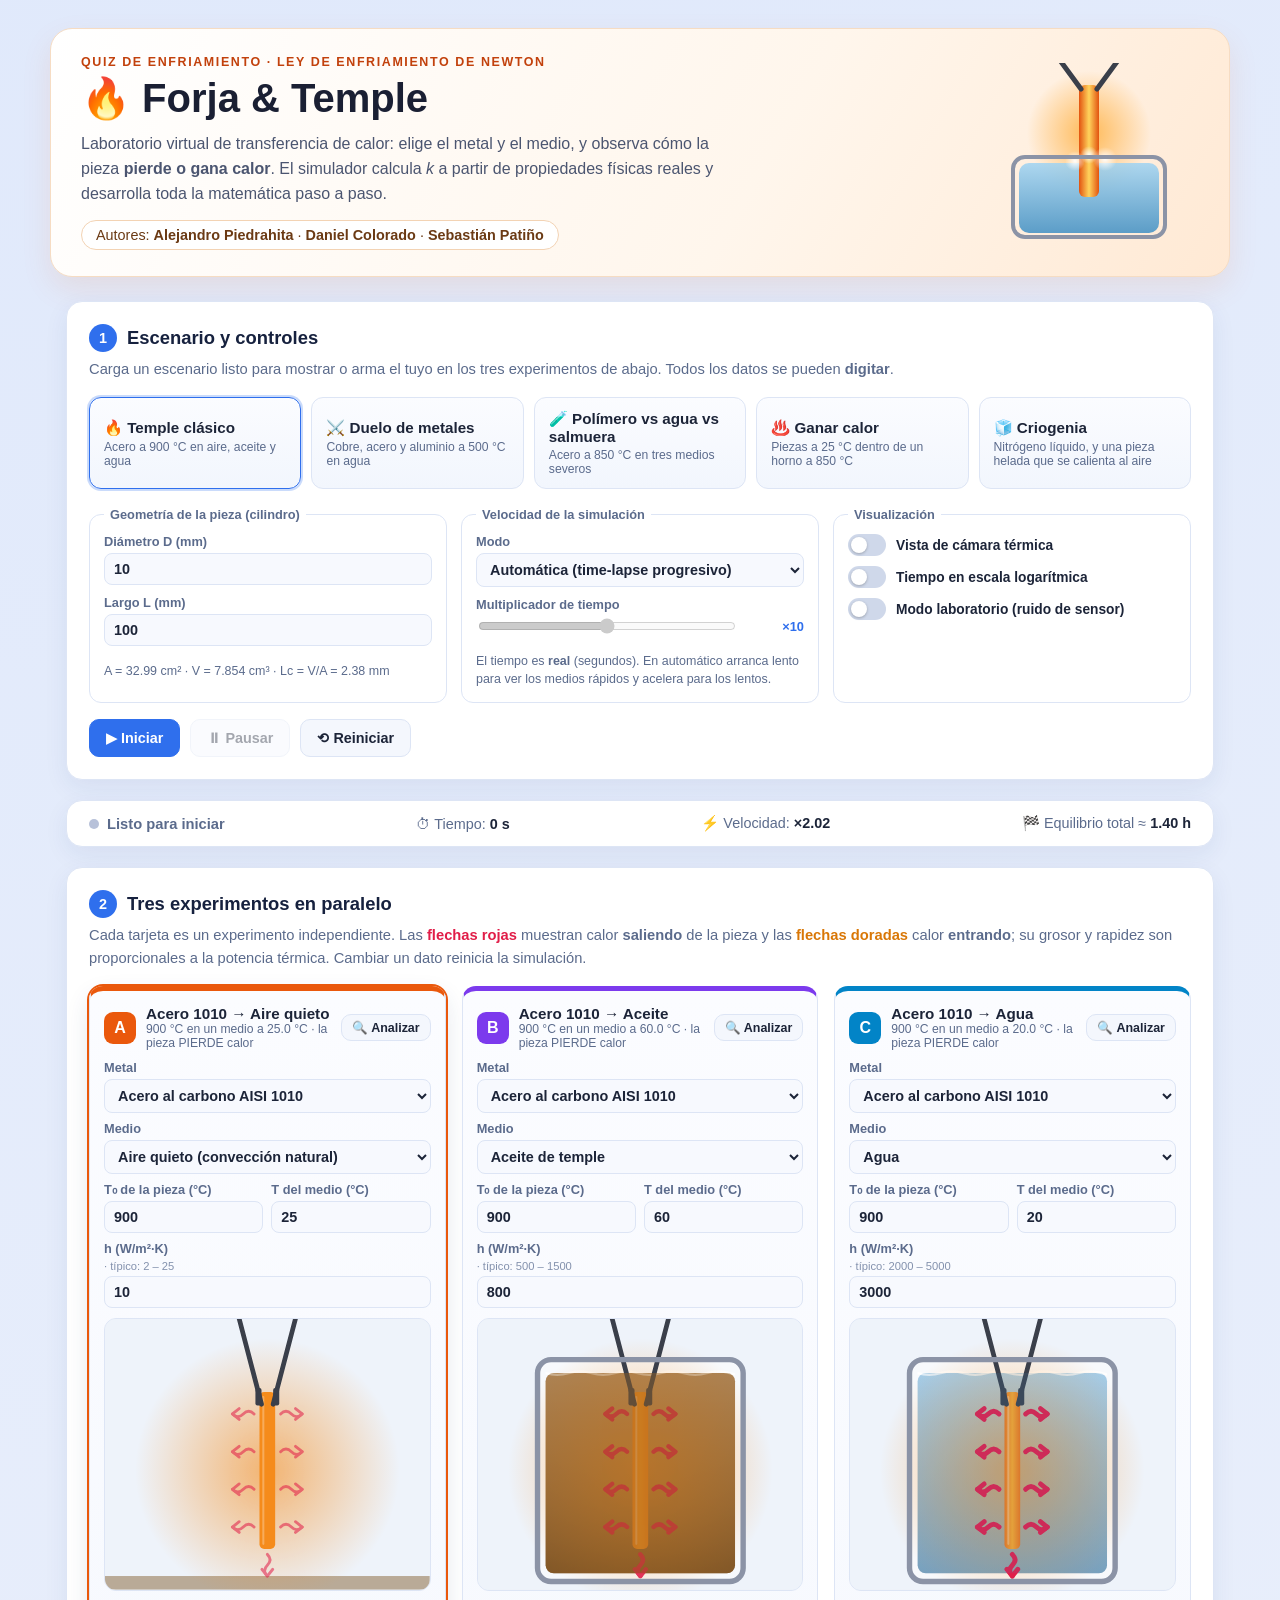
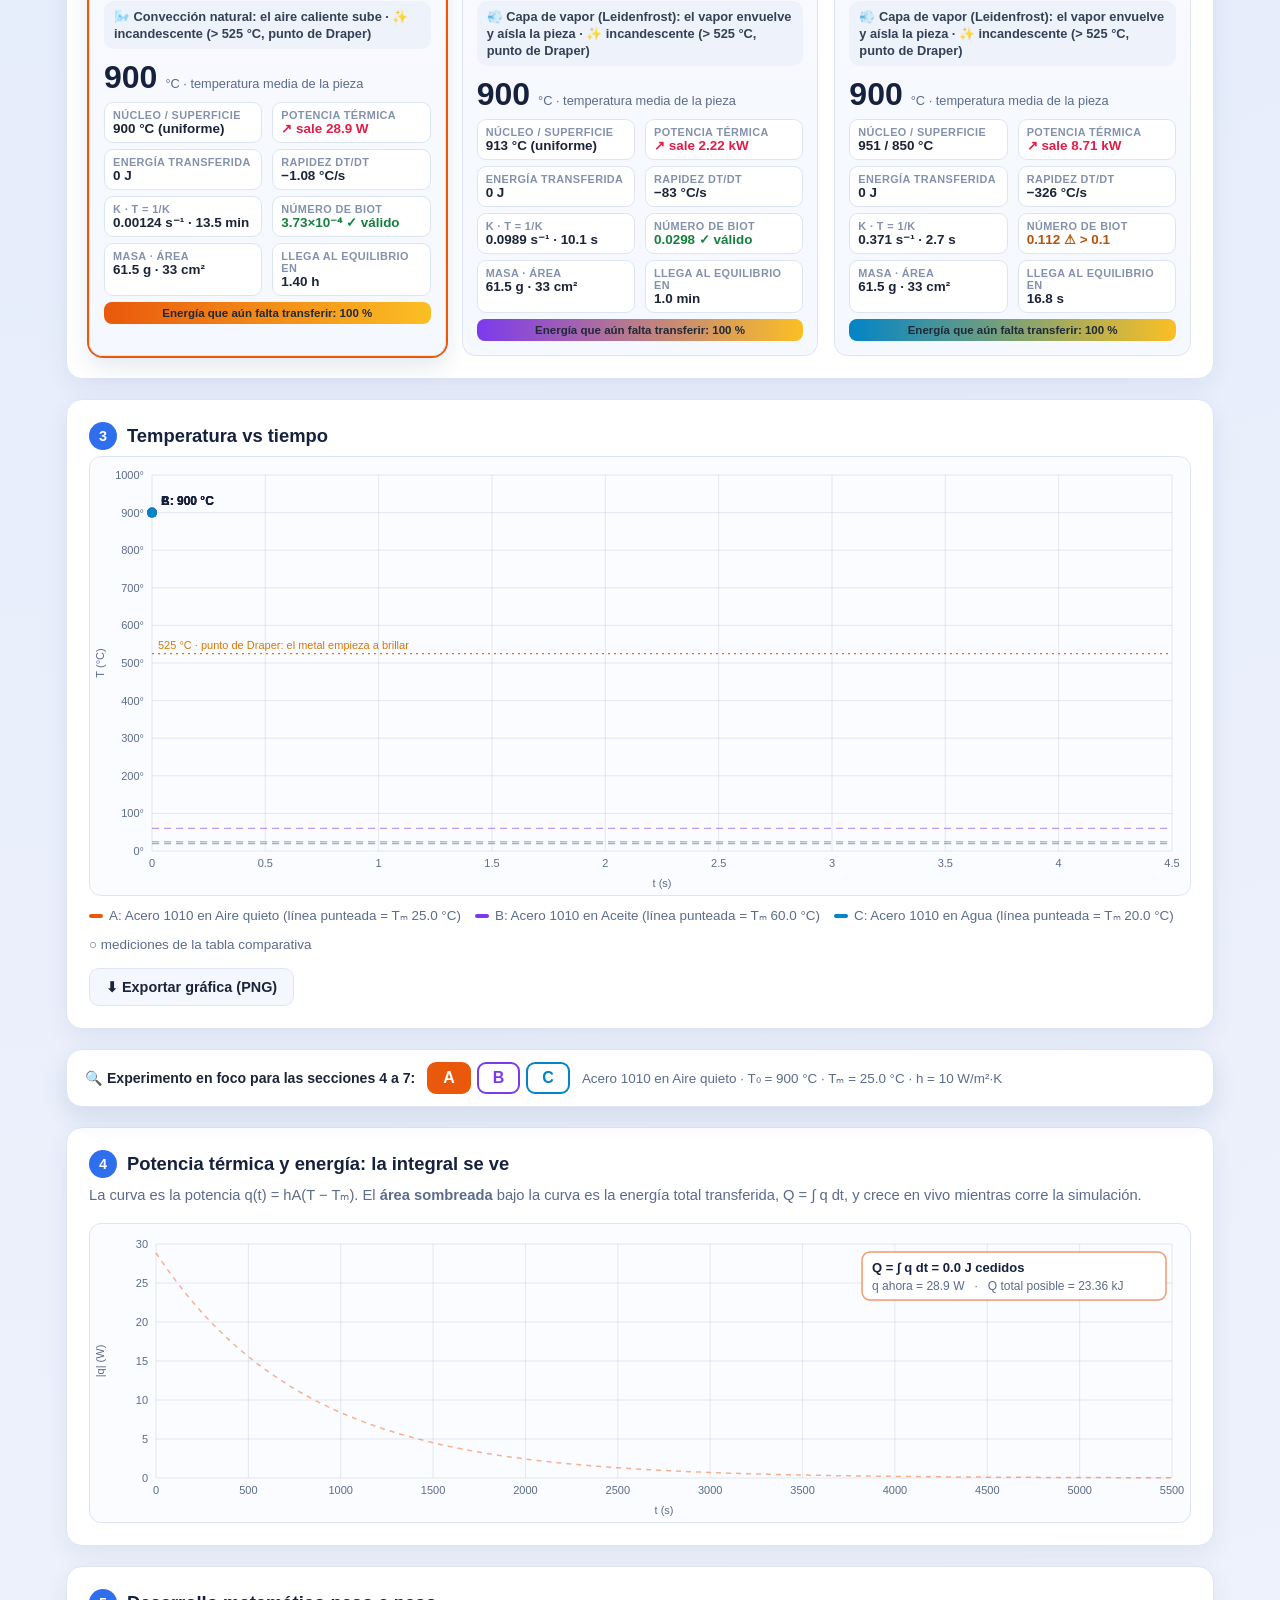
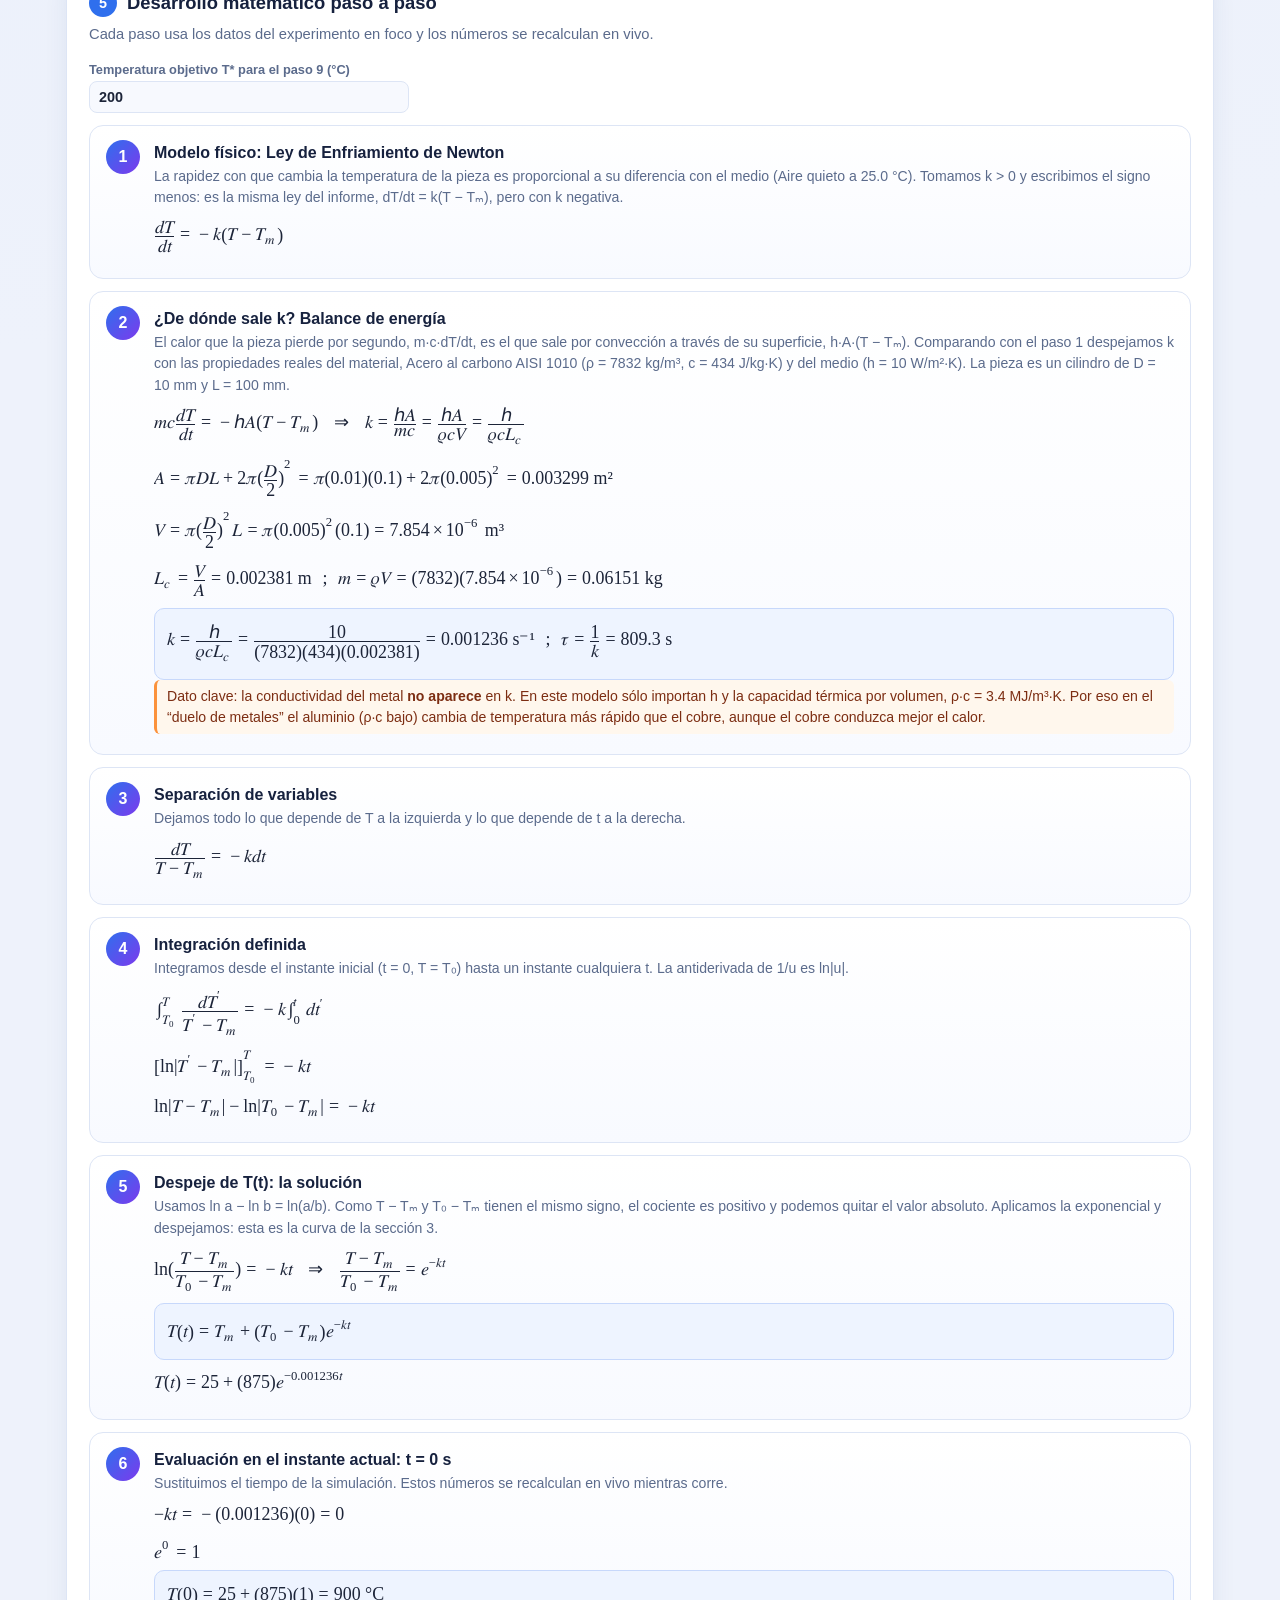
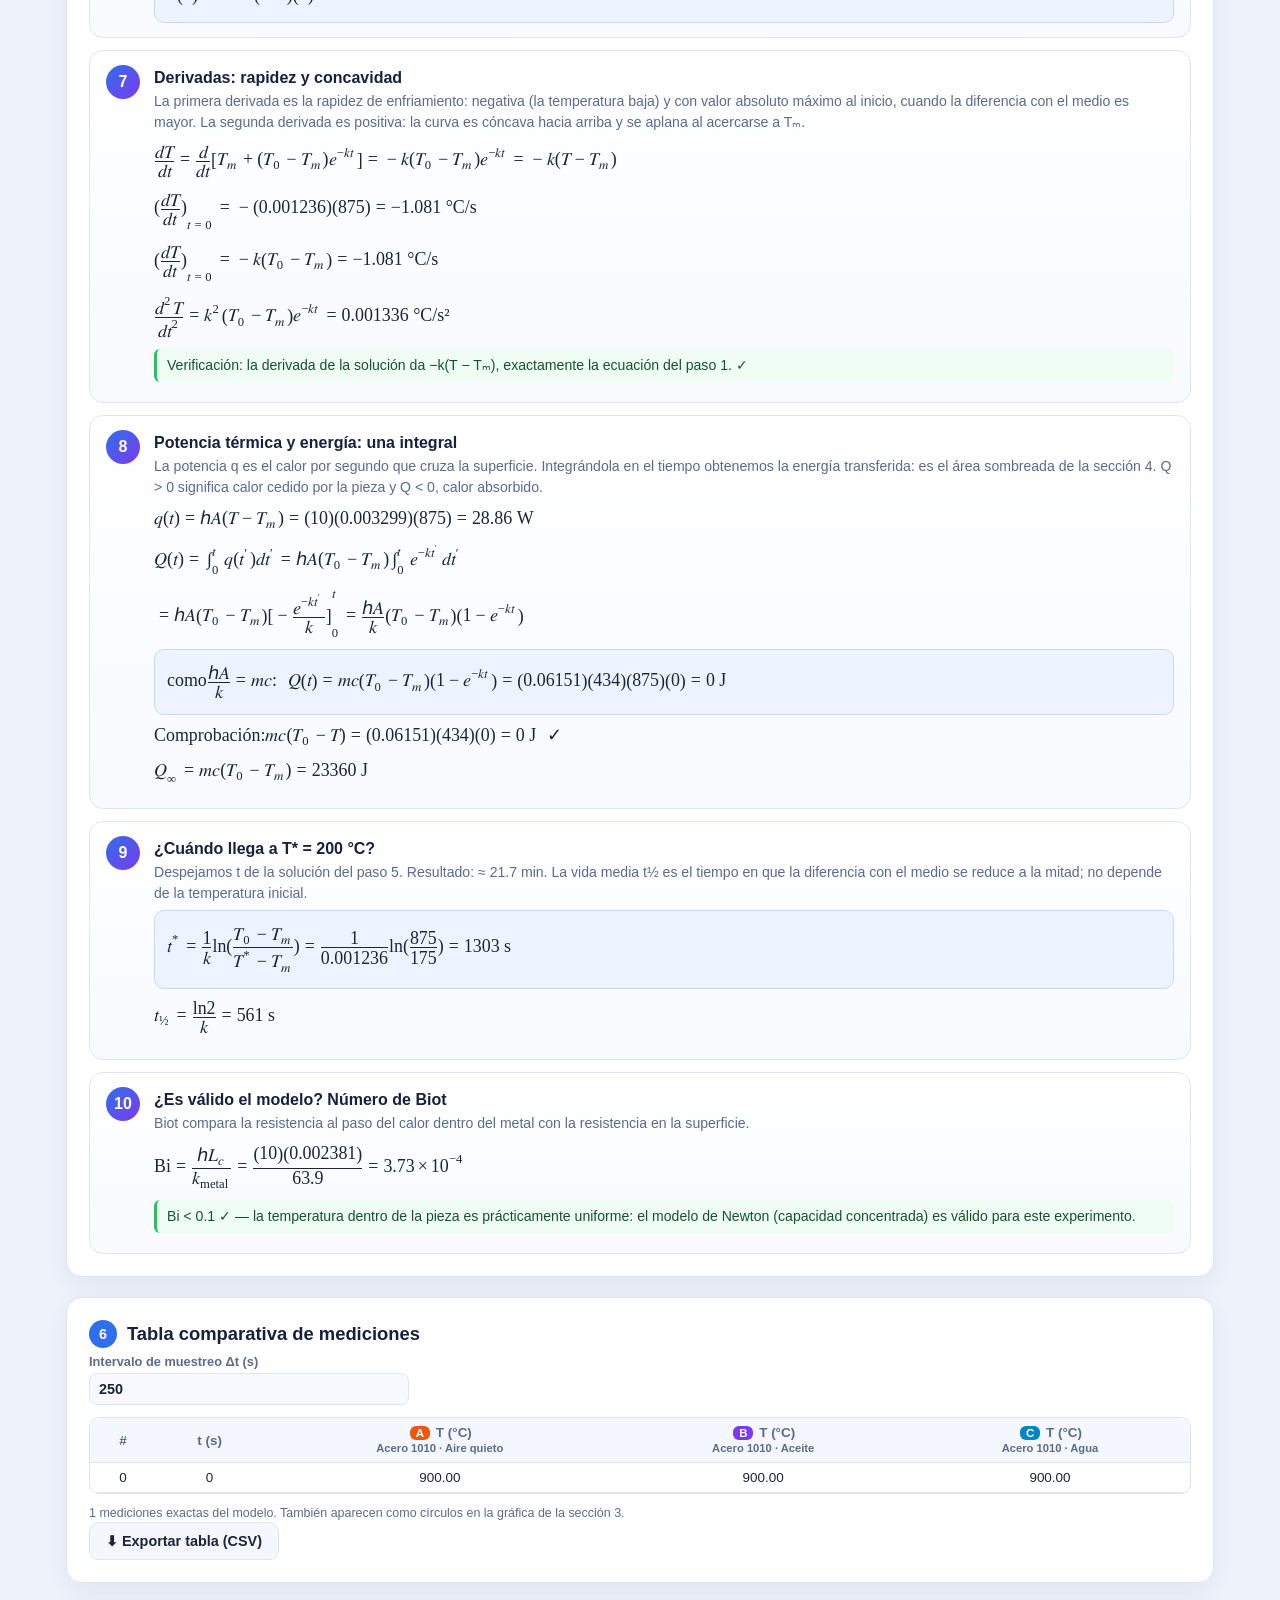
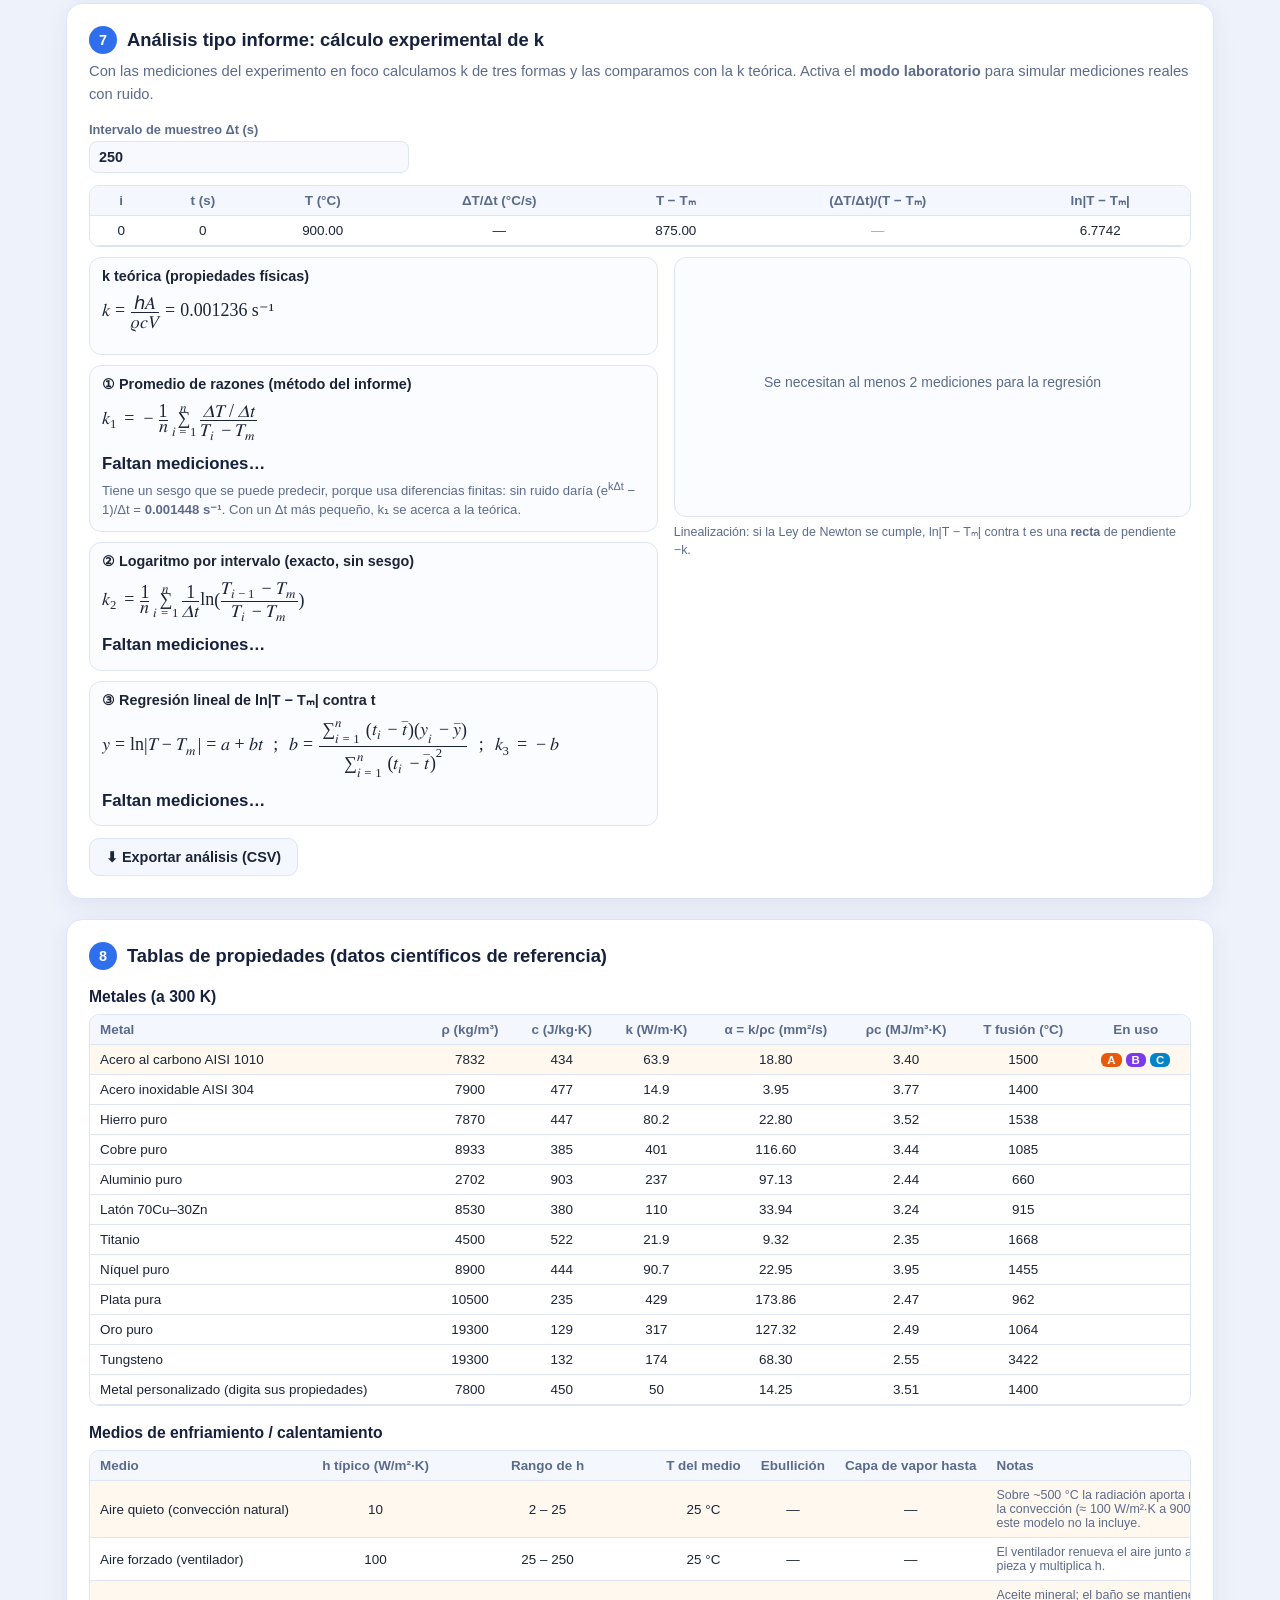
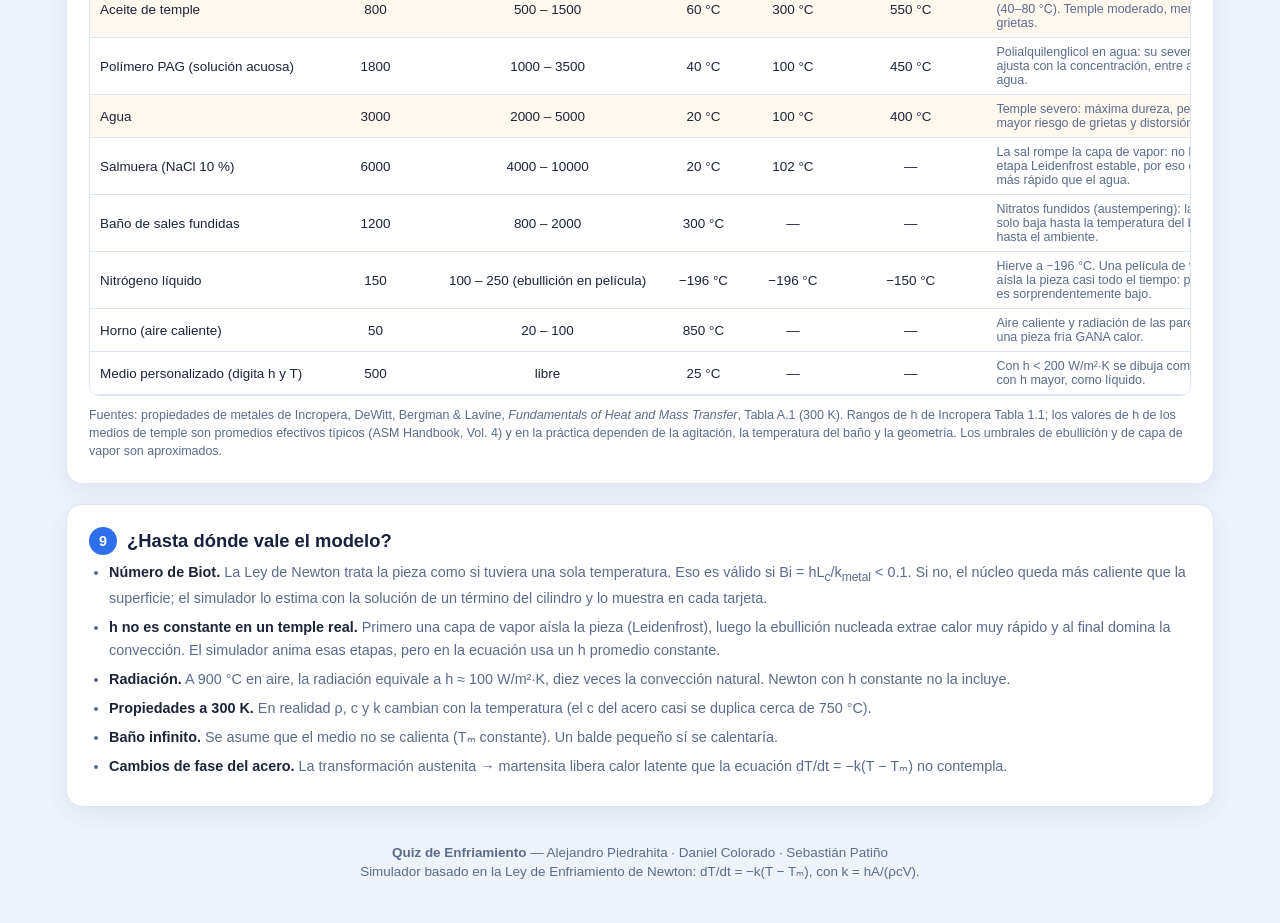
==== index.html @ 3a858c1b "Simulador Forja & Temple: Quiz de Enfriamiento (Ley de Newton) Laboratorio virtual con metales y med" ====
<!DOCTYPE html>
<html lang="es">
<head>
<meta charset="UTF-8">
<meta name="viewport" content="width=device-width, initial-scale=1.0">
<title>Forja & Temple — Quiz de Enfriamiento</title>
<link rel="stylesheet" href="style.css">
</head>
<body>

<header class="hero">
  <div class="hero-inner">
    <div class="hero-text">
      <p class="overline">Quiz de Enfriamiento · Ley de Enfriamiento de Newton</p>
      <h1>🔥 Forja &amp; Temple</h1>
      <p class="hero-sub">Laboratorio virtual de transferencia de calor: elige el metal y el medio, y observa cómo la pieza <strong>pierde o gana calor</strong>. El simulador calcula <em>k</em> a partir de propiedades físicas reales y desarrolla toda la matemática paso a paso.</p>
      <p class="authors">Autores: <strong>Alejandro Piedrahita</strong> · <strong>Daniel Colorado</strong> · <strong>Sebastián Patiño</strong></p>
    </div>
    <svg class="hero-art" viewBox="0 0 220 180" aria-hidden="true">
      <defs>
        <radialGradient id="heroGlow"><stop offset="0" stop-color="#ffb347" stop-opacity=".9"/><stop offset="1" stop-color="#ffb347" stop-opacity="0"/></radialGradient>
        <linearGradient id="heroBar" x1="0" x2="1"><stop offset="0" stop-color="#e2530f"/><stop offset=".5" stop-color="#ffd35c"/><stop offset="1" stop-color="#e2530f"/></linearGradient>
        <linearGradient id="heroWater" x1="0" y1="0" x2="0" y2="1"><stop offset="0" stop-color="#9fd3f2"/><stop offset="1" stop-color="#3f8fc4"/></linearGradient>
        <radialGradient id="heroPuff"><stop offset="0" stop-color="#fff" stop-opacity=".95"/><stop offset="1" stop-color="#fff" stop-opacity="0"/></radialGradient>
      </defs>
      <circle cx="110" cy="70" r="62" fill="url(#heroGlow)"/>
      <rect x="40" y="100" width="140" height="70" rx="10" fill="url(#heroWater)" opacity=".85"/>
      <rect x="100" y="22" width="20" height="112" rx="6" fill="url(#heroBar)"/>
      <path d="M102,26 L80,-4 M118,26 L140,-4" stroke="#3a3f4a" stroke-width="5" stroke-linecap="round"/>
      <g class="hero-steam">
        <circle cx="96" cy="98" r="10" fill="url(#heroPuff)"/>
        <circle cx="126" cy="96" r="12" fill="url(#heroPuff)"/>
        <circle cx="110" cy="92" r="9" fill="url(#heroPuff)"/>
      </g>
      <rect x="34" y="94" width="152" height="80" rx="12" fill="none" stroke="#8b93a6" stroke-width="4"/>
    </svg>
  </div>
</header>

<main>

  <!-- 1 · CONTROLES -->
  <section class="panel" id="sec-controls">
    <h2><span class="num">1</span> Escenario y controles</h2>
    <p class="lead">Carga un escenario listo para mostrar o arma el tuyo en los tres experimentos de abajo. Todos los datos se pueden <strong>digitar</strong>.</p>
    <div class="presets" id="presets"></div>

    <div class="control-grid">
      <fieldset class="group">
        <legend>Geometría de la pieza (cilindro)</legend>
        <label>Diámetro D (mm)<input type="number" id="geo-D" min="0.5" max="300" step="any" value="10"></label>
        <label>Largo L (mm)<input type="number" id="geo-L" min="0.5" max="3000" step="any" value="100"></label>
        <p class="mini" id="geo-info"></p>
      </fieldset>

      <fieldset class="group">
        <legend>Velocidad de la simulación</legend>
        <label>Modo
          <select id="speed-mode">
            <option value="auto">Automática (time-lapse progresivo)</option>
            <option value="manual">Manual</option>
          </select>
        </label>
        <label>Multiplicador de tiempo
          <span class="range-row"><input type="range" id="speed-exp" min="-1" max="3" step="0.05" value="1" disabled><output id="speed-out">×10</output></span>
        </label>
        <p class="mini">El tiempo es <strong>real</strong> (segundos). En automático arranca lento para ver los medios rápidos y acelera para los lentos.</p>
      </fieldset>

      <fieldset class="group">
        <legend>Visualización</legend>
        <label class="switch"><input type="checkbox" id="opt-thermal"><span class="slider"></span> Vista de cámara térmica</label>
        <label class="switch"><input type="checkbox" id="opt-log"><span class="slider"></span> Tiempo en escala logarítmica</label>
        <label class="switch"><input type="checkbox" id="opt-lab"><span class="slider"></span> Modo laboratorio (ruido de sensor)</label>
      </fieldset>
    </div>

    <div class="button-row">
      <button id="btn-start" class="btn primary">▶ Iniciar</button>
      <button id="btn-pause" class="btn" disabled>⏸ Pausar</button>
      <button id="btn-reset" class="btn">⟲ Reiniciar</button>
    </div>
  </section>

  <!-- ESTADO -->
  <section class="panel status-bar" aria-live="polite">
    <div class="status-pill" id="status-pill"><span class="dot"></span> Detenido</div>
    <div class="status-item">⏱ Tiempo: <strong id="sim-time">0 s</strong></div>
    <div class="status-item">⚡ Velocidad: <strong id="speed-now">×1</strong></div>
    <div class="status-item">🏁 Equilibrio total ≈ <strong id="t-total">—</strong></div>
  </section>

  <!-- 2 · EXPERIMENTOS -->
  <section class="panel" id="sec-lanes">
    <h2><span class="num">2</span> Tres experimentos en paralelo</h2>
    <p class="lead">Cada tarjeta es un experimento independiente. Las <span class="tag-out">flechas rojas</span> muestran calor <strong>saliendo</strong> de la pieza y las <span class="tag-in">flechas doradas</span> calor <strong>entrando</strong>; su grosor y rapidez son proporcionales a la potencia térmica. Cambiar un dato reinicia la simulación.</p>
    <div class="thermal-legend" id="thermal-legend" hidden>
      <span id="tl-min"></span><div class="tl-bar"></div><span id="tl-max"></span>
    </div>
    <div class="lanes" id="lanes"></div>
  </section>

  <!-- 3 · GRÁFICA T(t) -->
  <section class="panel" id="sec-chart">
    <h2><span class="num">3</span> Temperatura vs tiempo</h2>
    <canvas id="chartT" class="chart chart-tall"></canvas>
    <div class="legend" id="legendT"></div>
    <div class="button-row"><button id="btn-png" class="btn">⬇ Exportar gráfica (PNG)</button></div>
  </section>

  <!-- FOCO -->
  <section class="panel focus-bar">
    <span class="focus-label">🔍 Experimento en foco para las secciones 4 a 7:</span>
    <div class="seg" id="focus-seg"></div>
    <span class="focus-desc" id="focus-desc"></span>
  </section>

  <!-- 4 · POTENCIA / ENERGÍA -->
  <section class="panel" id="sec-power">
    <h2><span class="num">4</span> Potencia térmica y energía: la integral se ve</h2>
    <p class="lead">La curva es la potencia q(t) = hA(T − Tₘ). El <strong>área sombreada</strong> bajo la curva es la energía total transferida, Q = ∫ q dt, y crece en vivo mientras corre la simulación.</p>
    <canvas id="chartQ" class="chart"></canvas>
  </section>

  <!-- 5 · MATEMÁTICA -->
  <section class="panel" id="sec-math">
    <h2><span class="num">5</span> Desarrollo matemático paso a paso</h2>
    <p class="lead">Cada paso usa los datos del experimento en foco y los números se recalculan en vivo.</p>
    <label class="inline-input">Temperatura objetivo T* para el paso 9 (°C)
      <input type="number" id="t-star" step="any">
    </label>
    <div class="steps" id="math-steps"></div>
  </section>

  <!-- 6 · TABLA COMPARATIVA -->
  <section class="panel" id="sec-comp">
    <h2><span class="num">6</span> Tabla comparativa de mediciones</h2>
    <label class="inline-input">Intervalo de muestreo Δt (s)
      <input type="number" id="dt-comp" min="0.001" step="any">
    </label>
    <div class="table-wrap"><table id="tbl-comp"></table></div>
    <p class="mini" id="comp-note"></p>
    <button id="btn-csv-comp" class="btn">⬇ Exportar tabla (CSV)</button>
  </section>

  <!-- 7 · ANÁLISIS -->
  <section class="panel" id="sec-ana">
    <h2><span class="num">7</span> Análisis tipo informe: cálculo experimental de k</h2>
    <p class="lead">Con las mediciones del experimento en foco calculamos k de tres formas y las comparamos con la k teórica. Activa el <strong>modo laboratorio</strong> para simular mediciones reales con ruido.</p>
    <label class="inline-input">Intervalo de muestreo Δt (s)
      <input type="number" id="dt-ana" min="0.001" step="any">
    </label>
    <div class="table-wrap"><table id="tbl-ana"></table></div>
    <div class="ana-grid">
      <div class="ana-results" id="ana-results"></div>
      <div>
        <canvas id="chartLn" class="chart chart-small"></canvas>
        <p class="mini">Linealización: si la Ley de Newton se cumple, ln|T − Tₘ| contra t es una <strong>recta</strong> de pendiente −k.</p>
      </div>
    </div>
    <button id="btn-csv-ana" class="btn">⬇ Exportar análisis (CSV)</button>
  </section>

  <!-- 8 · TABLAS DE PROPIEDADES -->
  <section class="panel" id="sec-ref">
    <h2><span class="num">8</span> Tablas de propiedades (datos científicos de referencia)</h2>
    <h3>Metales (a 300 K)</h3>
    <div class="table-wrap tall"><table id="tbl-metals"></table></div>
    <h3>Medios de enfriamiento / calentamiento</h3>
    <div class="table-wrap tall"><table id="tbl-fluids"></table></div>
    <p class="mini">Fuentes: propiedades de metales de Incropera, DeWitt, Bergman &amp; Lavine, <em>Fundamentals of Heat and Mass Transfer</em>, Tabla A.1 (300 K). Rangos de h de Incropera Tabla 1.1; los valores de h de los medios de temple son promedios efectivos típicos (ASM Handbook, Vol. 4) y en la práctica dependen de la agitación, la temperatura del baño y la geometría. Los umbrales de ebullición y de capa de vapor son aproximados.</p>
  </section>

  <!-- 9 · VALIDEZ -->
  <section class="panel" id="sec-notes">
    <h2><span class="num">9</span> ¿Hasta dónde vale el modelo?</h2>
    <ul class="notes">
      <li><strong>Número de Biot.</strong> La Ley de Newton trata la pieza como si tuviera una sola temperatura. Eso es válido si Bi = hL<sub>c</sub>/k<sub>metal</sub> &lt; 0.1. Si no, el núcleo queda más caliente que la superficie; el simulador lo estima con la solución de un término del cilindro y lo muestra en cada tarjeta.</li>
      <li><strong>h no es constante en un temple real.</strong> Primero una capa de vapor aísla la pieza (Leidenfrost), luego la ebullición nucleada extrae calor muy rápido y al final domina la convección. El simulador anima esas etapas, pero en la ecuación usa un h promedio constante.</li>
      <li><strong>Radiación.</strong> A 900 °C en aire, la radiación equivale a h ≈ 100 W/m²·K, diez veces la convección natural. Newton con h constante no la incluye.</li>
      <li><strong>Propiedades a 300 K.</strong> En realidad ρ, c y k cambian con la temperatura (el c del acero casi se duplica cerca de 750 °C).</li>
      <li><strong>Baño infinito.</strong> Se asume que el medio no se calienta (Tₘ constante). Un balde pequeño sí se calentaría.</li>
      <li><strong>Cambios de fase del acero.</strong> La transformación austenita → martensita libera calor latente que la ecuación dT/dt = −k(T − Tₘ) no contempla.</li>
    </ul>
  </section>

</main>

<footer class="app-footer">
  <p><strong>Quiz de Enfriamiento</strong> — Alejandro Piedrahita · Daniel Colorado · Sebastián Patiño</p>
  <p>Simulador basado en la Ley de Enfriamiento de Newton: dT/dt = −k(T − Tₘ), con k = hA/(ρcV).</p>
</footer>

<script src="data.js"></script>
<script src="script.js"></script>
</body>
</html>
---- style.css ----
:root{
  --bg: #eef2fb;
  --bg-accent: #dde7fb;
  --panel: #ffffff;
  --border: #dde5f5;
  --text: #1c2438;
  --muted: #5b6b8c;
  --accent: #2f6fed;
  --ok: #15803d;
  --warn: #b45309;
  --danger: #dc2626;
  --heat-out: #e11d48;
  --heat-in: #f59e0b;
}

*{ box-sizing: border-box; }

body{
  margin:0;
  font-family: "Segoe UI", Roboto, -apple-system, sans-serif;
  background: radial-gradient(circle at 12% -10%, var(--bg-accent) 0%, var(--bg) 45%);
  color: var(--text);
  min-height:100vh;
}

/* ---------- HERO ---------- */
.hero{ padding: 28px 16px 8px; }
.hero-inner{
  max-width: 1180px; margin: 0 auto;
  display:flex; align-items:center; justify-content:space-between; gap: 24px;
  background: linear-gradient(120deg, #ffffff 0%, #fff6ec 60%, #ffe9d4 100%);
  border: 1px solid #f6dcc3; border-radius: 22px;
  padding: 26px 30px;
  box-shadow: 0 12px 30px rgba(234, 88, 12, 0.10);
}
.overline{
  margin:0 0 6px; font-size: .78rem; font-weight: 800; letter-spacing: 1.6px;
  text-transform: uppercase; color: #c2410c;
}
.hero h1{ margin:0; font-size: 2.5rem; color:#1a1f33; }
.hero-sub{ margin: 10px 0 0; color: #4b5570; max-width: 640px; line-height: 1.55; }
.authors{
  margin: 14px 0 0; display:inline-block;
  background:#fff; border:1px solid #f3d3b4; border-radius: 999px;
  padding: 6px 14px; font-size: .9rem; color:#6b3a14;
}
.hero-art{ width: 220px; flex-shrink: 0; }
.hero-steam circle{ animation: heroSteam 2.6s ease-in-out infinite; }
.hero-steam circle:nth-child(2){ animation-delay: .8s; }
.hero-steam circle:nth-child(3){ animation-delay: 1.6s; }
@keyframes heroSteam{
  0%{ transform: translateY(0); opacity: 0; }
  30%{ opacity: .9; }
  100%{ transform: translateY(-70px); opacity: 0; }
}

main{
  max-width: 1180px; margin: 0 auto; padding: 16px;
  display:flex; flex-direction:column; gap: 20px;
}

.panel{
  background: var(--panel);
  border: 1px solid var(--border);
  border-radius: 16px;
  padding: 22px;
  box-shadow: 0 8px 24px rgba(31, 55, 110, 0.07);
}
.panel h2{
  margin:0 0 6px; font-size: 1.15rem; color: #16213e;
  display:flex; align-items:center; gap: 10px;
}
.panel h3{ font-size: .98rem; color:#16213e; margin: 18px 0 8px; }
.num{
  display:inline-grid; place-items:center;
  width: 28px; height: 28px; border-radius: 50%;
  background: var(--accent); color:#fff; font-size: .9rem;
}
.lead{ color: var(--muted); margin: 4px 0 16px; line-height: 1.55; font-size: .92rem; }
.mini{ color: var(--muted); font-size: .78rem; line-height: 1.45; margin: 6px 0 0; }
.tag-out{ color: var(--heat-out); font-weight: 700; }
.tag-in{ color: #d97706; font-weight: 700; }

/* ---------- PRESETS ---------- */
.presets{
  display:grid; grid-template-columns: repeat(auto-fit, minmax(190px, 1fr)); gap: 10px;
  margin-bottom: 18px;
}
.preset{
  text-align:left; cursor:pointer;
  background: linear-gradient(180deg, #fbfcff, #f2f6fd);
  border: 1px solid var(--border); border-radius: 12px; padding: 12px 14px;
  font: inherit; color: inherit;
  transition: transform .12s ease, box-shadow .2s ease, border-color .2s ease;
}
.preset:hover{ transform: translateY(-2px); box-shadow: 0 8px 18px rgba(47,111,237,.14); border-color:#b9ccf5; }
.preset.active{ border-color: var(--accent); box-shadow: 0 0 0 2px rgba(47,111,237,.25); }
.preset strong{ display:block; font-size: .95rem; }
.preset span{ display:block; font-size: .76rem; color: var(--muted); margin-top: 3px; }

/* ---------- CONTROLES ---------- */
.control-grid{
  display:grid; grid-template-columns: repeat(auto-fit, minmax(250px, 1fr)); gap: 14px;
}
.group{
  border: 1px solid var(--border); border-radius: 12px; padding: 12px 14px 14px; margin:0;
  display:flex; flex-direction:column; gap: 10px;
}
.group legend{ font-size: .8rem; font-weight: 700; color: var(--muted); padding: 0 6px; }
.group label, .lane-config label, .inline-input{
  display:flex; flex-direction:column; gap: 4px;
  font-size: .8rem; font-weight: 600; color: var(--muted);
}
input[type=number], select{
  font: inherit; font-size: .9rem; color: var(--text);
  background: #f7f9fe; border: 1px solid var(--border); border-radius: 8px;
  padding: 7px 9px; width: 100%;
}
input[type=number]:focus, select:focus{ outline: 2px solid rgba(47,111,237,.35); border-color: var(--accent); }
.range-row{ display:flex; align-items:center; gap: 10px; }
.range-row input{ flex:1; accent-color: var(--accent); }
.range-row output{ font-weight: 800; color: var(--accent); min-width: 56px; text-align:right; }
.inline-input{ max-width: 320px; margin-bottom: 12px; }

.switch{ flex-direction: row !important; align-items:center; gap: 10px !important; cursor:pointer; color: var(--text) !important; font-size: .86rem !important; }
.switch input{ display:none; }
.switch .slider{
  width: 38px; height: 22px; border-radius: 999px; background:#cfd8ea; position:relative; flex-shrink:0;
  transition: background .2s ease;
}
.switch .slider::after{
  content:''; position:absolute; top:3px; left:3px; width:16px; height:16px; border-radius:50%;
  background:#fff; box-shadow: 0 1px 3px rgba(0,0,0,.25); transition: transform .2s ease;
}
.switch input:checked + .slider{ background: var(--accent); }
.switch input:checked + .slider::after{ transform: translateX(16px); }

.button-row{ display:flex; gap: 10px; flex-wrap: wrap; margin-top: 16px; }
.btn{
  background:#f4f7fd; color: var(--text);
  border: 1px solid var(--border); border-radius: 10px;
  padding: 10px 16px; cursor:pointer; font: inherit; font-size: .9rem; font-weight: 600;
  transition: transform .12s ease, background .2s ease, box-shadow .2s ease;
}
.btn:hover:not(:disabled){ background:#e7edfb; transform: translateY(-1px); box-shadow: 0 4px 10px rgba(47,111,237,.12); }
.btn:disabled{ opacity:.4; cursor:not-allowed; }
.btn.primary{ background: var(--accent); border-color: var(--accent); color:#fff; }
.btn.primary:hover:not(:disabled){ background:#255fd1; }
.btn.tiny{ padding: 5px 10px; font-size: .78rem; }

/* ---------- ESTADO ---------- */
.status-bar{
  display:flex; align-items:center; justify-content: space-between; flex-wrap: wrap; gap: 12px;
  padding: 14px 22px;
}
.status-pill{ display:inline-flex; align-items:center; gap: 8px; font-weight: 800; font-size: .92rem; color: var(--muted); }
.status-pill .dot{ width:10px; height:10px; border-radius:50%; background:#b7c1d9; }
.status-pill.running{ color: var(--ok); }
.status-pill.running .dot{ background:#22c55e; animation: pulse 1s infinite; }
.status-pill.done{ color: var(--accent); }
.status-pill.done .dot{ background: var(--accent); }
.status-pill.error{ color: var(--danger); }
.status-pill.error .dot{ background: var(--danger); }
@keyframes pulse{ 0%,100%{ box-shadow: 0 0 0 0 rgba(34,197,94,.5); } 50%{ box-shadow: 0 0 0 6px rgba(34,197,94,0); } }
.status-item{ color: var(--muted); font-size: .9rem; font-variant-numeric: tabular-nums; }
.status-item strong{ color: var(--text); }

/* ---------- EXPERIMENTOS ---------- */
.lanes{ display:grid; grid-template-columns: repeat(3, minmax(0, 1fr)); gap: 16px; }
@media (max-width: 1100px){ .lanes{ grid-template-columns: 1fr; } }

.lane{
  border: 1px solid var(--border); border-top: 5px solid var(--lane);
  border-radius: 14px; padding: 14px;
  background: linear-gradient(180deg, #fbfcff, #f5f8fe);
  display:flex; flex-direction:column; gap: 10px;
  transition: box-shadow .2s ease;
}
.lane.focused{ box-shadow: 0 0 0 2px var(--lane), 0 10px 24px rgba(31,55,110,.12); }
.lane-head{ display:flex; align-items:center; gap: 10px; }
.lane-tag{
  display:grid; place-items:center; flex-shrink:0;
  width: 32px; height: 32px; border-radius: 9px;
  background: var(--lane); color:#fff; font-weight: 900;
}
.lane-title{ flex:1; min-width:0; }
.lane-title strong{ display:block; font-size: .95rem; white-space:nowrap; overflow:hidden; text-overflow:ellipsis; }
.lane-title small{ display:block; color: var(--muted); font-size: .76rem; }

.lane-config{ display:grid; grid-template-columns: 1fr 1fr; gap: 8px; }
.lane-config .wide{ grid-column: 1 / -1; }
.lane-config small.hint{ font-weight: 500; color:#8391ad; font-size: .7rem; }
.custom-metal{ grid-column: 1 / -1; display:grid; grid-template-columns: repeat(4, 1fr); gap: 6px; background:#f1f5fd; border-radius: 10px; padding: 8px; }
.custom-metal[hidden]{ display:none; }

.lane-error{
  background:#fef2f2; border:1px solid #fecaca; color:#991b1b;
  border-radius: 10px; padding: 10px 12px; font-size: .82rem; line-height: 1.45;
}
.lane.invalid .stage{ filter: grayscale(1); opacity: .45; }

.stage{
  position:relative; border-radius: 12px; overflow:hidden;
  border: 1px solid var(--border); background:#eef3fa;
}
.stage svg{ display:block; width:100%; height:auto; }
.phase{
  font-size: .8rem; font-weight: 700; color:#334155;
  background:#eef2fb; border-radius: 10px; padding: 7px 10px; min-height: 32px; line-height: 1.35;
}

.readouts{ display:grid; grid-template-columns: 1fr 1fr; gap: 6px 10px; }
.big-temp{
  grid-column: 1 / -1; display:flex; align-items:baseline; gap: 8px;
}
.big-temp b{ font-size: 2rem; font-weight: 900; font-variant-numeric: tabular-nums; color:#16213e; }
.big-temp span{ color: var(--muted); font-size: .8rem; }
.ro{ background:#fff; border:1px solid var(--border); border-radius: 9px; padding: 6px 8px; min-width:0; }
.ro label{ display:block; font-size: .68rem; font-weight: 700; color:#8391ad; text-transform: uppercase; letter-spacing: .4px; }
.ro b{ display:block; font-size: .84rem; font-variant-numeric: tabular-nums; white-space: nowrap; overflow:hidden; text-overflow: ellipsis; }
.ro b.out{ color: var(--heat-out); }
.ro b.in{ color: #d97706; }
.ro b.ok{ color: var(--ok); }
.ro b.warn{ color: var(--warn); }

.energy{
  grid-column: 1 / -1; position:relative; height: 22px; border-radius: 8px;
  background:#e8edf8; overflow:hidden;
}
.energy .fill{ position:absolute; inset:0 auto 0 0; width:100%; background: linear-gradient(90deg, var(--lane), #fbbf24); transition: width .15s linear; }
.energy span{ position:relative; display:block; text-align:center; font-size: .72rem; font-weight: 800; line-height: 22px; color:#1f2937; }

/* ---------- ESCENA SVG ---------- */
.bg{ fill:#eef3fa; }
.floor{ fill:#b9aa97; }
.tank-back{ fill:#f7f9fc; stroke:#aeb7c9; stroke-width:2; }
.tank-rim{ fill:none; stroke:#8b93a6; stroke-width:4; }
.surface{ fill:none; stroke:rgba(255,255,255,.85); stroke-width:1.6; animation: wave 1.4s linear infinite; }
@keyframes wave{ to{ transform: translateX(-17px); } }
.tongs path{ fill:none; stroke:#3a3f4a; stroke-width:3.5; stroke-linecap:round; }
.tongs rect{ fill:#3a3f4a; }
.shine{ fill:#fff; opacity:.28; }
.frost{ fill:#f4fbff; stroke:#ffffff; stroke-width:1; stroke-dasharray: 2 3; }
.film{ fill:rgba(255,255,255,.9); opacity:0; transition: opacity .3s ease; }
.film.on{ animation: film .28s ease-in-out infinite alternate; }
@keyframes film{ from{ opacity:.35; } to{ opacity:.75; } }

.brick{ stroke:#6f2d1c; stroke-width: 2; }
.cavity{ stroke:#3b1d14; stroke-width: 2; }
.coil{ fill:none; stroke:#ff7a1a; stroke-width:2.4; stroke-linejoin:round; animation: coil 1.4s ease-in-out infinite alternate; }
@keyframes coil{ from{ opacity:.65; } to{ opacity:1; } }
.hearth, .support{ fill:#5b4a42; }

.fan-ring{ fill:#f1f4fa; stroke:#9aa5c2; stroke-width:2; }
.fan-blades path{ fill:#7c8db5; }
.fan-blades{ animation: spin .45s linear infinite; }
.fan-hub{ fill:#3f4a66; }
@keyframes spin{ to{ transform: rotate(360deg); } }
.stream{ fill:none; stroke:rgba(80,120,200,.45); stroke-width:1.3; stroke-dasharray: 7 9; animation: stream .7s linear infinite; }
@keyframes stream{ to{ stroke-dashoffset: -16; } }

.arrows path{ fill:none; stroke: var(--heat-out); stroke-width: var(--aw, 2); stroke-linecap:round; stroke-linejoin:round; }
.arrows.in path{ stroke: var(--heat-in); }
.arrow{ animation: aflow var(--adur, 1.4s) linear infinite; }
@keyframes aflow{
  0%{ transform: translateX(0); opacity:0; }
  15%{ opacity:1; }
  80%{ opacity:1; }
  100%{ transform: translateX(18px); opacity:0; }
}

.p{ animation-name: pmove; animation-timing-function: ease-out; animation-fill-mode: forwards; }
@keyframes pmove{
  from{ transform: translate(0, 0); opacity: .95; }
  to{ transform: translate(var(--dx), var(--dy)); opacity: 0; }
}
.p.bubble{ fill: rgba(255,255,255,.92); stroke:#fff; stroke-width:.3; animation-timing-function: ease-in; }
.fluid-aceite .p.bubble{ fill: rgba(255,214,140,.9); stroke: rgba(255,230,180,.9); }
.p.ember{ fill:#ffb347; }
.lanes.paused .arrow,
.lanes.paused .p,
.lanes.paused .film.on,
.lanes.paused .surface,
.lanes.paused .fan-blades,
.lanes.paused .stream{ animation-play-state: paused; }

/* Cámara térmica */
.stage.thermal{ background:#050507; border-color:#1f2937; }
.stage.thermal .shine,
.stage.thermal .glow,
.stage.thermal .liquid-front,
.stage.thermal .surface,
.stage.thermal .streams,
.stage.thermal .frost{ display:none; }
.stage.thermal .tank-back{ fill:#050507; stroke:#2b2f3a; }
.stage.thermal .tank-rim{ stroke:#3a3f4a; }
.stage.thermal .floor{ fill:#0e0e14; }
.stage.thermal .tongs path, .stage.thermal .tongs rect{ stroke:#20222b; fill:#20222b; }
.stage.thermal .brick{ fill:#15151c !important; }
.thermal-legend{ display:flex; align-items:center; gap: 10px; font-size: .78rem; font-weight: 700; color: var(--muted); margin: -4px 0 14px; }
.thermal-legend[hidden]{ display:none; }
.tl-bar{
  flex:1; max-width: 420px; height: 14px; border-radius: 7px;
  background: linear-gradient(90deg, #000004, #1e085f, #6e0a8c, #b9195f, #e8461e, #f98c0a, #fdd53c, #ffffe1);
}

/* ---------- GRÁFICAS ---------- */
.chart{ display:block; width:100%; height: 300px; background:#fbfcff; border:1px solid var(--border); border-radius: 12px; }
.chart-tall{ height: 440px; }
.chart-small{ height: 260px; }
@media (max-width: 640px){ .chart-tall{ height: 320px; } }
.legend{ display:flex; gap: 14px; flex-wrap:wrap; margin-top: 12px; font-size: .84rem; color: var(--muted); }
.legend-item{ display:flex; align-items:center; gap:6px; }
.legend-item i{ width: 14px; height: 4px; border-radius: 2px; display:inline-block; }

/* ---------- FOCO ---------- */
.focus-bar{
  position: sticky; top: 8px; z-index: 20;
  display:flex; align-items:center; gap: 12px; flex-wrap: wrap;
  padding: 12px 18px;
  box-shadow: 0 10px 24px rgba(31,55,110,.12);
}
.focus-label{ font-weight: 700; font-size: .88rem; }
.seg{ display:flex; gap: 6px; }
.seg button{
  font: inherit; font-weight: 800; cursor:pointer;
  border: 2px solid var(--c); background:#fff; color: var(--c);
  border-radius: 9px; padding: 5px 14px;
}
.seg button.active{ background: var(--c); color:#fff; }
.focus-desc{ color: var(--muted); font-size: .84rem; }

/* ---------- MATEMÁTICA ---------- */
.steps{ display:flex; flex-direction:column; gap: 12px; }
.step{
  display:flex; gap: 14px;
  border: 1px solid var(--border); border-radius: 14px; padding: 14px 16px;
  background: linear-gradient(180deg, #ffffff, #f8faff);
}
.step-n{
  flex-shrink:0; width: 34px; height: 34px; border-radius: 50%;
  display:grid; place-items:center; font-weight: 900; color:#fff;
  background: linear-gradient(135deg, #2f6fed, #7c3aed);
}
.step-body{ flex:1; min-width:0; }
.step-body h4{ margin: 4px 0 4px; font-size: 1rem; color:#16213e; }
.step-body p{ margin: 0 0 6px; color: var(--muted); font-size: .88rem; line-height: 1.5; }
.step-body .note{ background:#fff7ed; border-left: 3px solid #fb923c; padding: 6px 10px; border-radius: 6px; color:#7c2d12; }
.step-body .good{ background:#f0fdf4; border-left: 3px solid #22c55e; padding: 6px 10px; border-radius: 6px; color:#14532d; }
.step-body .bad{ background:#fffbeb; border-left: 3px solid #f59e0b; padding: 6px 10px; border-radius: 6px; color:#78350f; }
math{ font-family: "Cambria Math", "STIX Two Math", "Latin Modern Math", serif; font-size: 1.12em; }
math[display="block"]{ display:block; margin: 8px 0; overflow-x:auto; overflow-y:hidden; padding: 4px 0; }
.eq-box{ background:#eef4ff; border: 1px solid #c7d8fb; border-radius: 10px; padding: 4px 12px; }
.alert{ background:#fef2f2; border:1px solid #fecaca; color:#991b1b; border-radius: 10px; padding: 12px; }

/* ---------- TABLAS ---------- */
.table-wrap{
  overflow:auto; max-height: 340px;
  border: 1px solid var(--border); border-radius: 10px; margin-bottom: 10px;
}
.table-wrap.tall{ max-height: none; }
table{ width:100%; border-collapse: collapse; font-size: .84rem; }
th, td{ padding: 7px 10px; text-align:center; border-bottom: 1px solid var(--border); white-space: nowrap; font-variant-numeric: tabular-nums; }
thead th{ background:#f4f7fd; color: var(--muted); position: sticky; top:0; z-index: 1; }
tbody tr:hover{ background: #f4f7fd; }
td.left, th.left{ text-align:left; }
td.dim{ color:#a0aac0; }
tr.used td{ background:#fff8ef; }
.chip{ display:inline-block; min-width: 20px; padding: 1px 6px; margin: 0 2px; border-radius: 6px; color:#fff; font-weight: 800; font-size: .72rem; }
td.note-cell{ white-space: normal; text-align:left; min-width: 260px; color: var(--muted); font-size: .78rem; }

.ana-grid{ display:grid; grid-template-columns: 1.1fr 1fr; gap: 16px; margin: 6px 0 12px; }
@media (max-width: 900px){ .ana-grid{ grid-template-columns: 1fr; } }
.ana-results{ display:flex; flex-direction:column; gap: 10px; }
.method{ border:1px solid var(--border); border-radius: 12px; padding: 10px 12px; background:#fbfcff; }
.method h4{ margin:0 0 2px; font-size: .9rem; }
.method p{ margin: 2px 0; font-size: .82rem; color: var(--muted); line-height: 1.45; }
.method .val{ font-size: 1.05rem; font-weight: 800; color:#16213e; }

/* ---------- NOTAS ---------- */
.notes{ margin: 0; padding-left: 20px; color: var(--muted); line-height: 1.6; font-size: .9rem; }
.notes li{ margin-bottom: 6px; }
.notes strong{ color: var(--text); }

.app-footer{
  text-align:center; color: var(--muted); font-size: .84rem; padding: 18px 16px 40px;
}
.app-footer p{ margin: 4px 0; }

@media (max-width: 760px){
  .hero-inner{ flex-direction: column; text-align:center; }
  .hero h1{ font-size: 1.9rem; }
  .hero-art{ width: 170px; }
  .lane-config{ grid-template-columns: 1fr; }
  .custom-metal{ grid-template-columns: 1fr 1fr; }
}
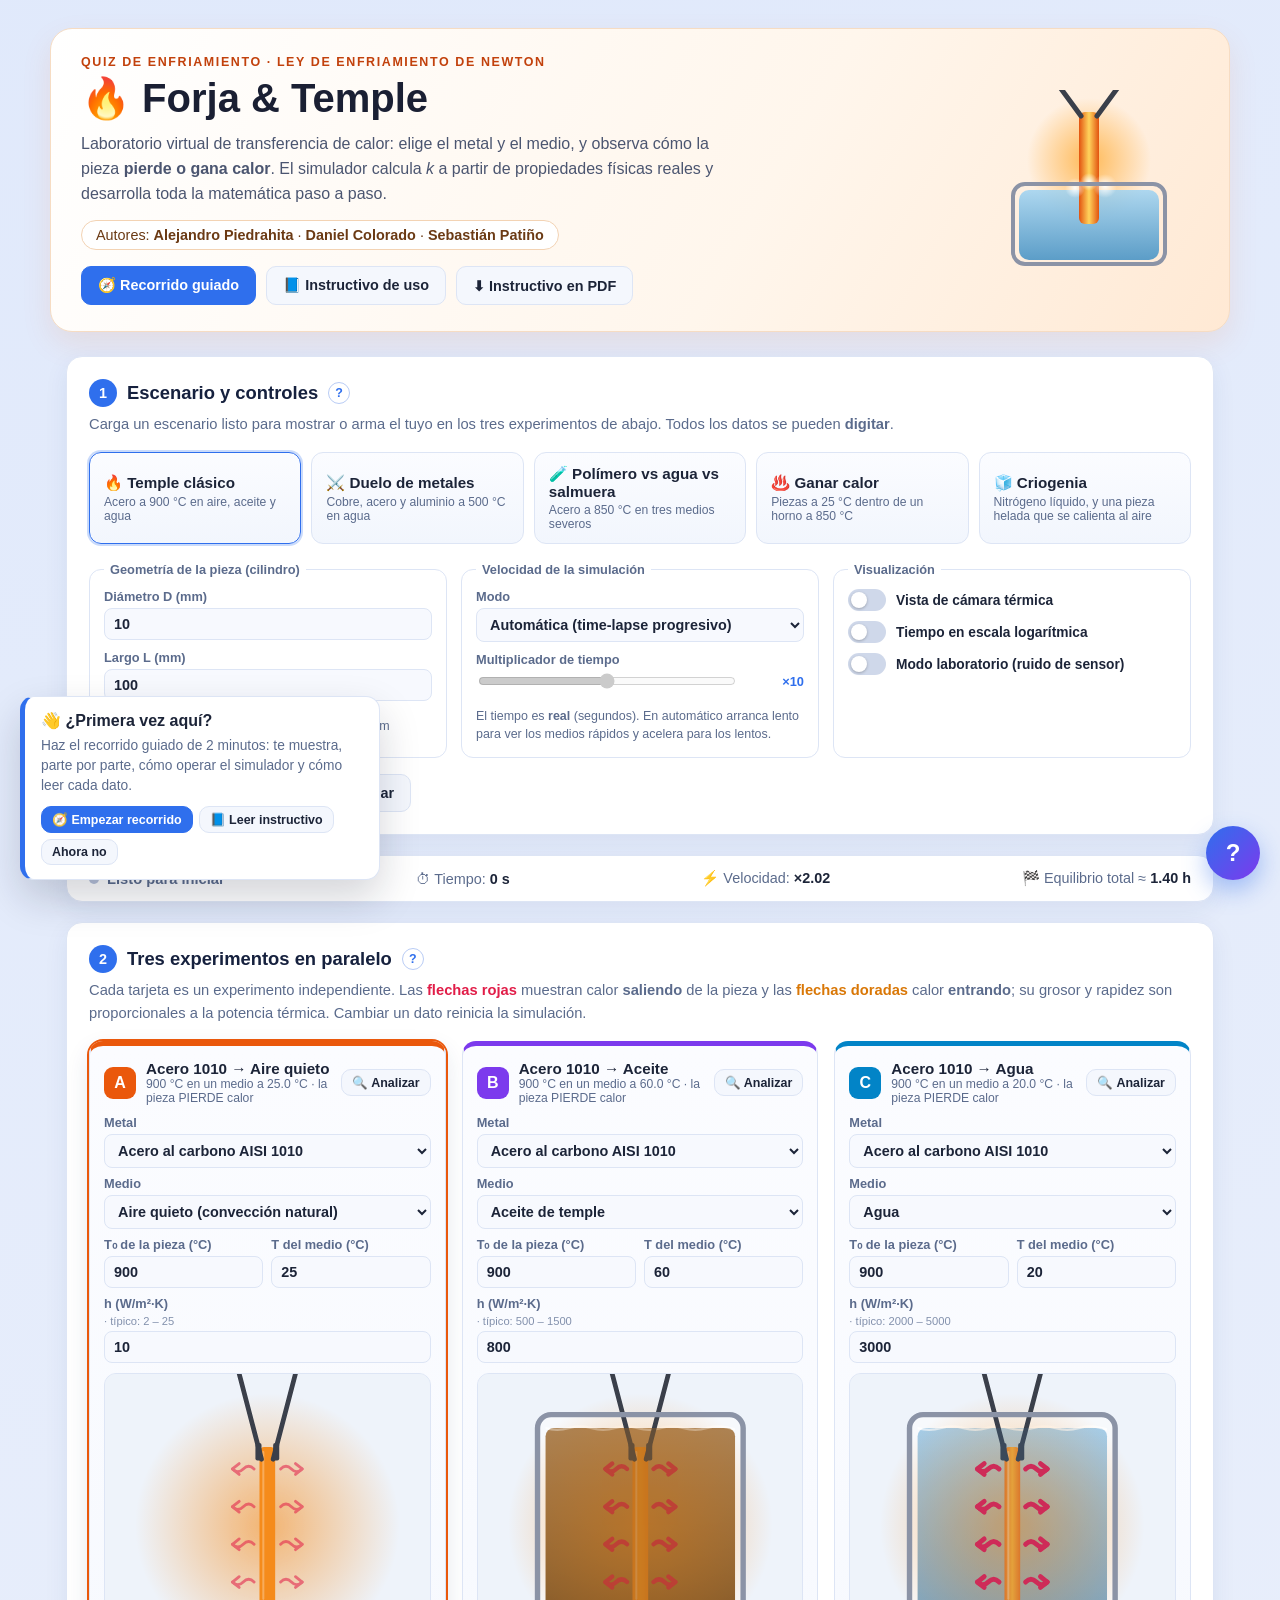
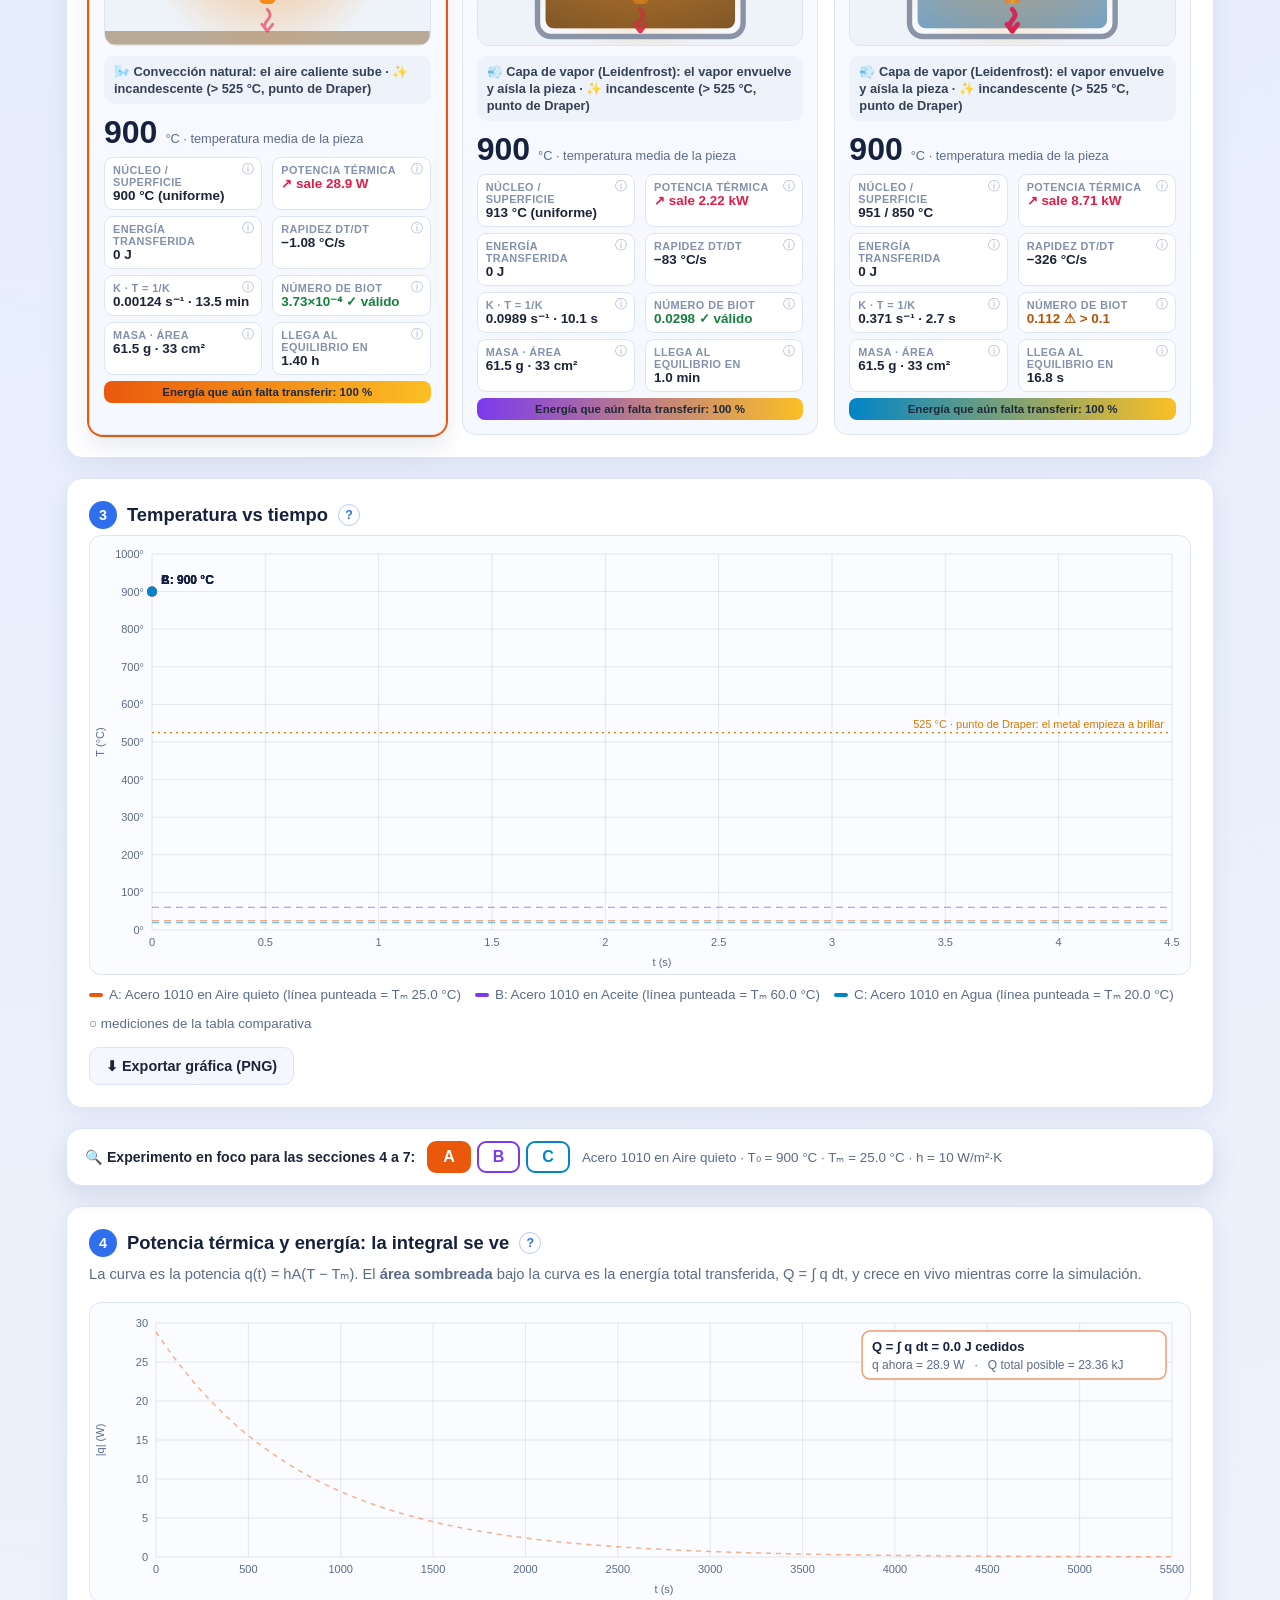
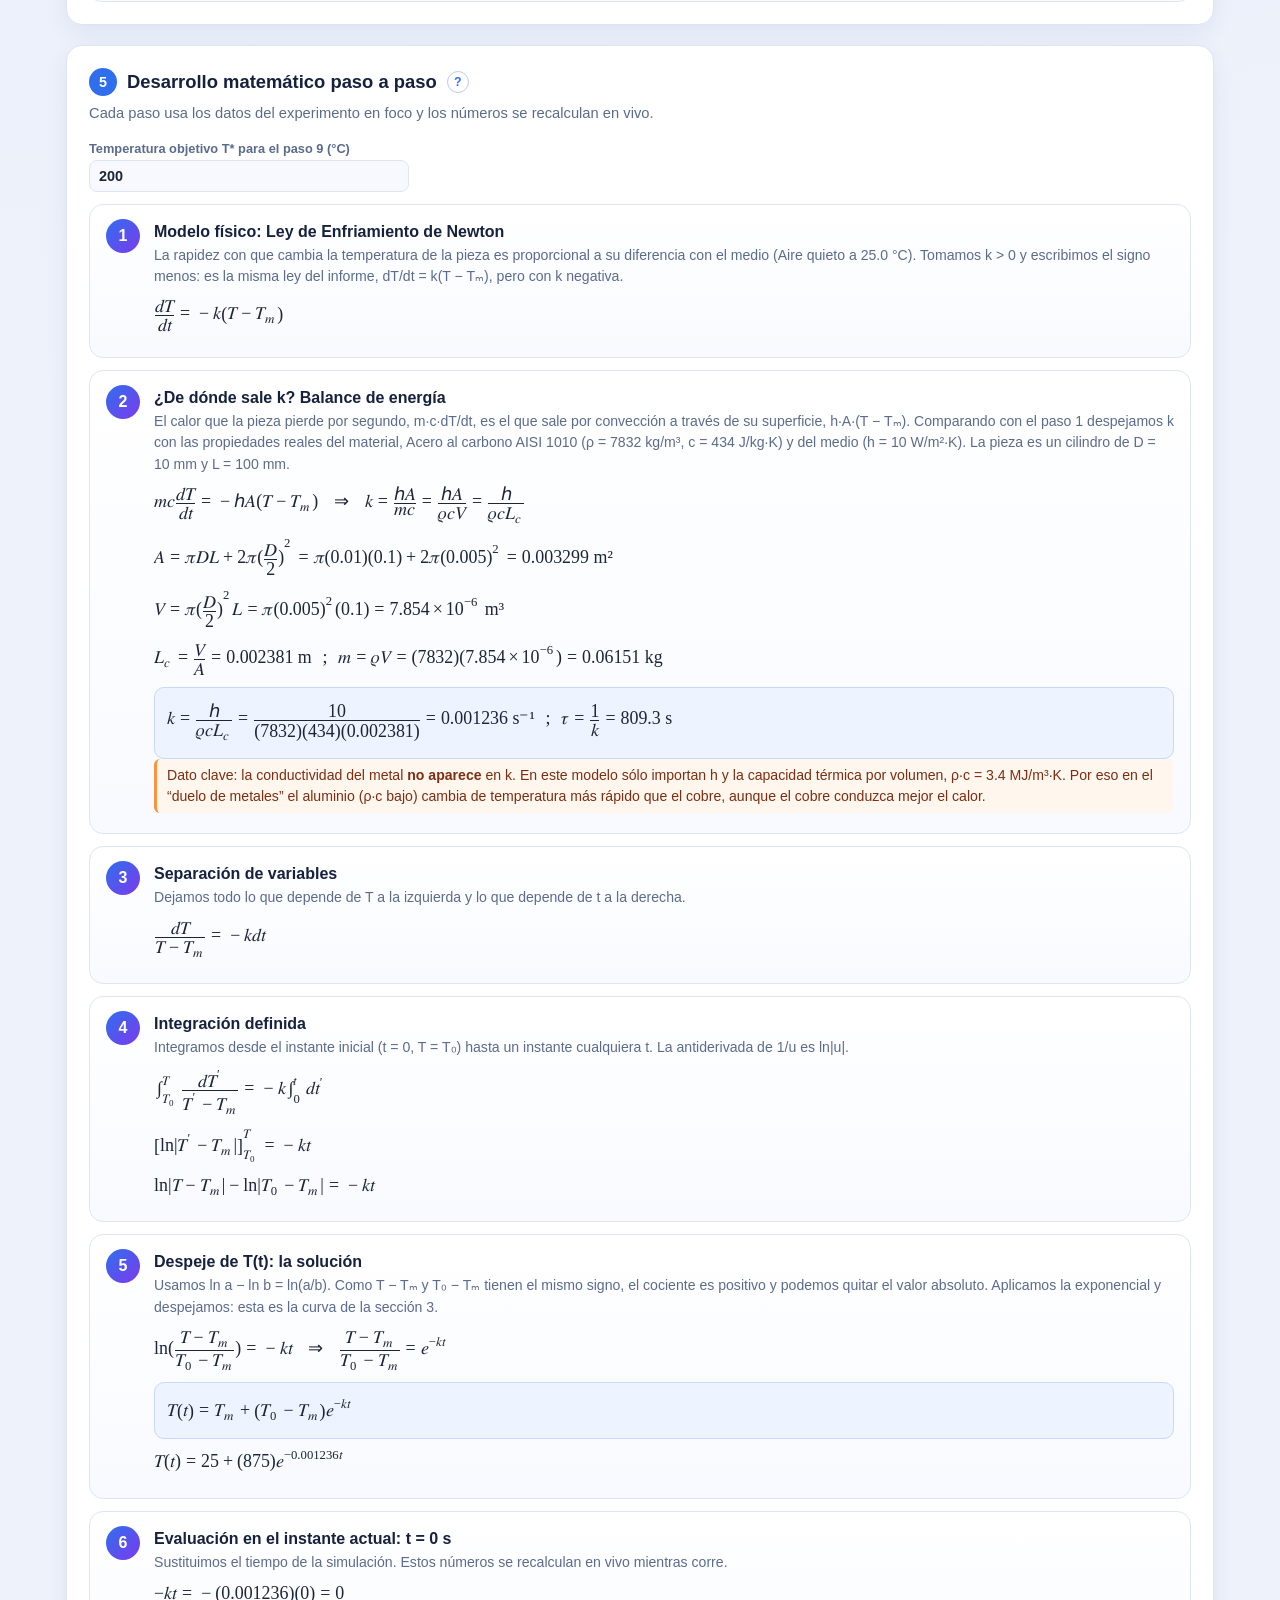
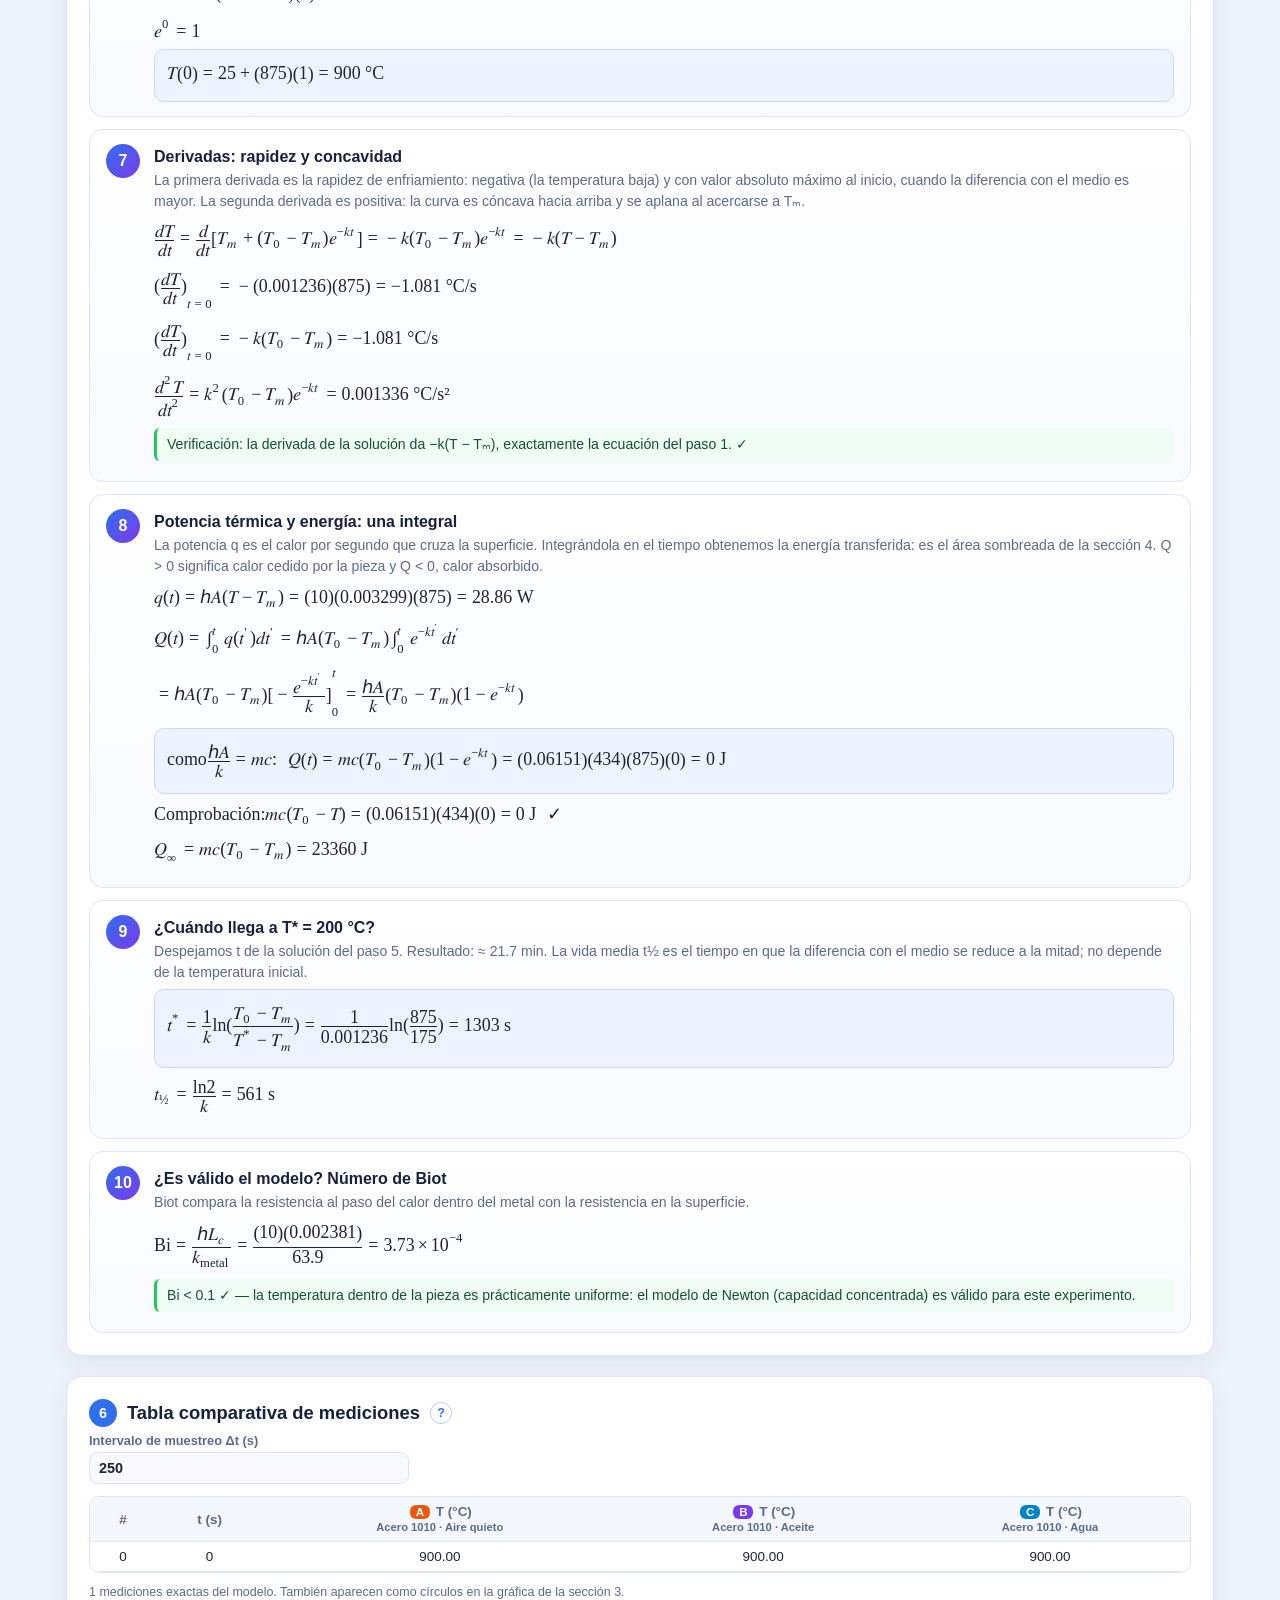
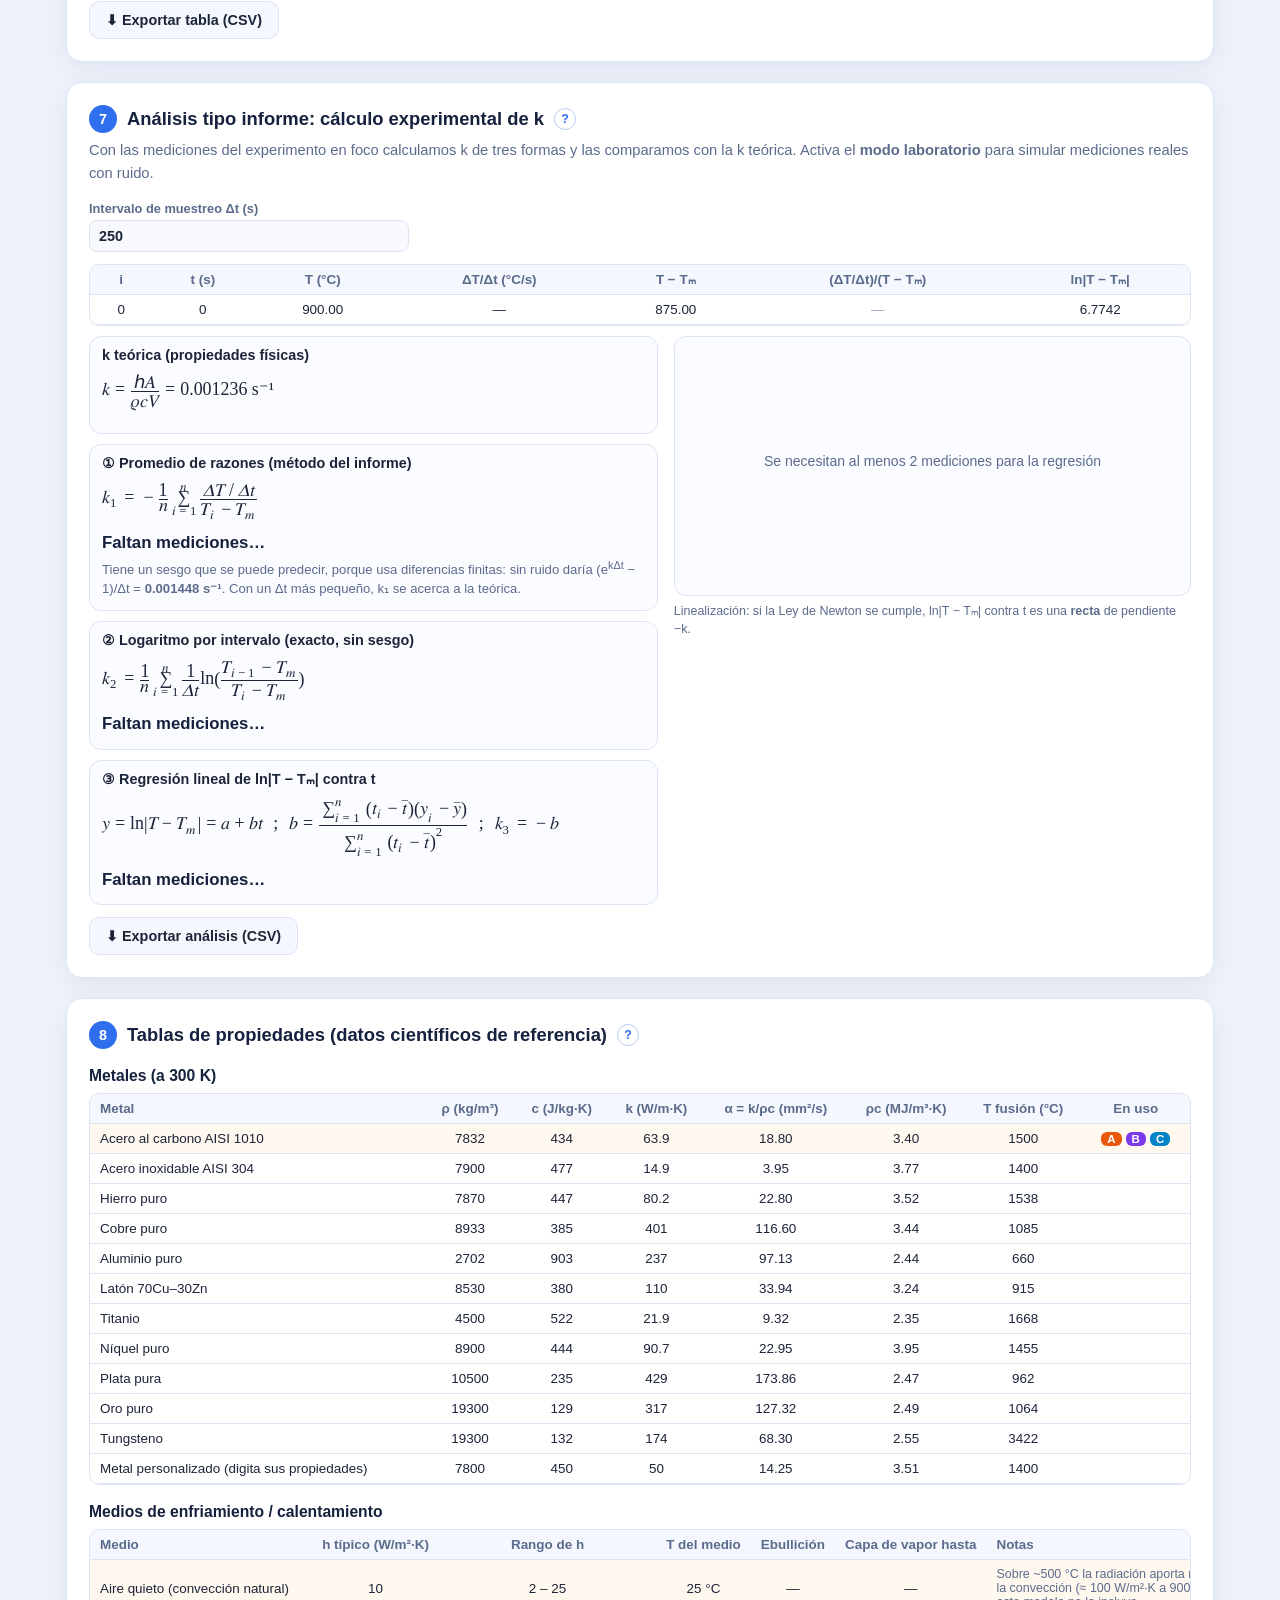
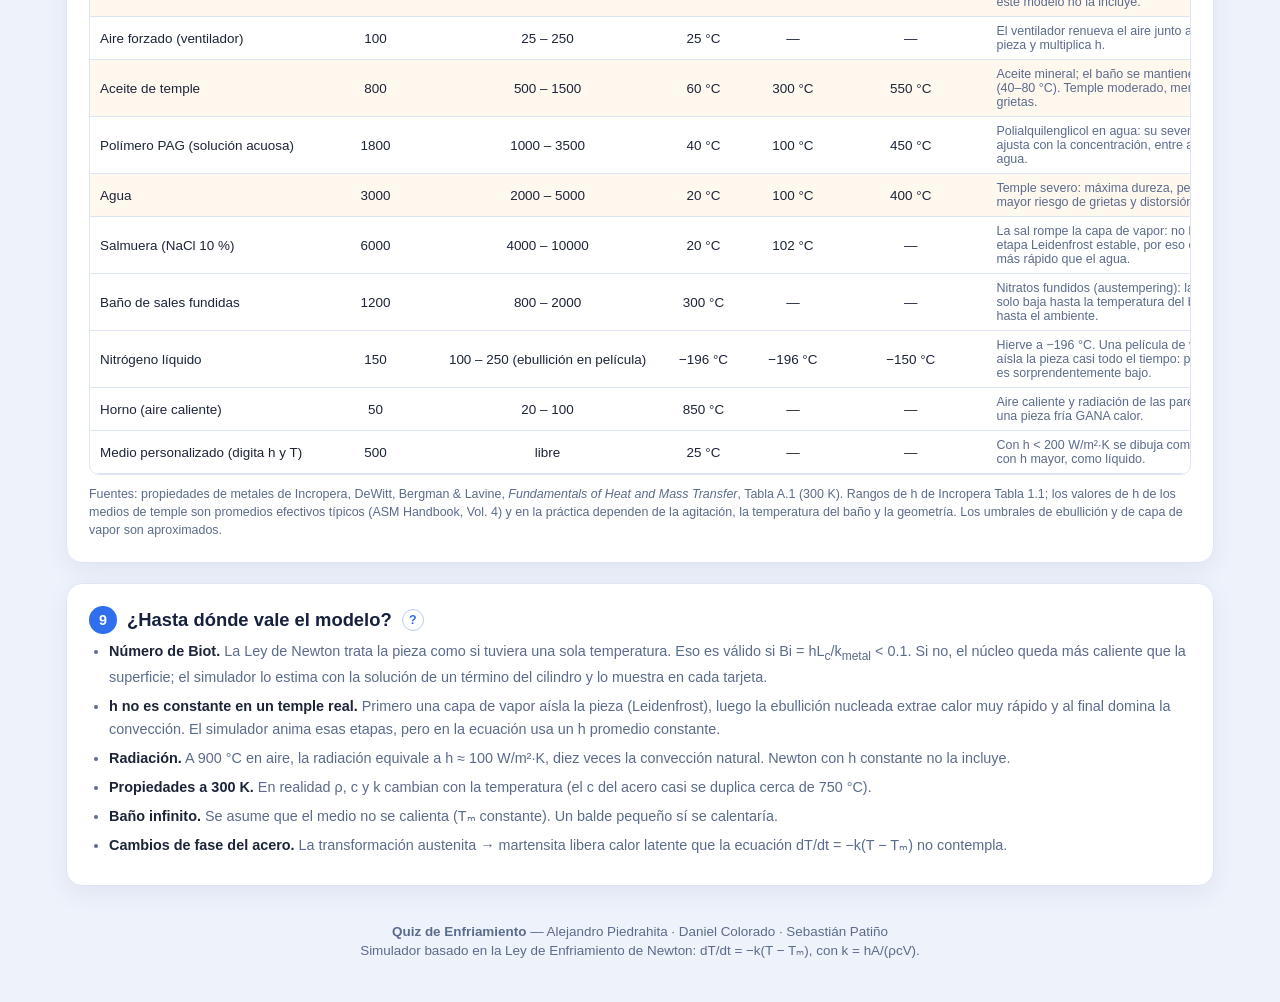
==== commit c08688fc: "Agregar instructivo: recorrido guiado, ayuda integrada, PDF y README El simulador tiene muchas secci" ====
--- a/index.html
+++ b/index.html
@@ -15,6 +15,11 @@
       <h1>🔥 Forja &amp; Temple</h1>
       <p class="hero-sub">Laboratorio virtual de transferencia de calor: elige el metal y el medio, y observa cómo la pieza <strong>pierde o gana calor</strong>. El simulador calcula <em>k</em> a partir de propiedades físicas reales y desarrolla toda la matemática paso a paso.</p>
       <p class="authors">Autores: <strong>Alejandro Piedrahita</strong> · <strong>Daniel Colorado</strong> · <strong>Sebastián Patiño</strong></p>
+      <div class="hero-actions">
+        <button class="btn primary" id="btn-tour">🧭 Recorrido guiado</button>
+        <button class="btn" id="btn-guide">📘 Instructivo de uso</button>
+        <a class="btn" href="docs/Instructivo_Quiz_Enfriamiento.pdf" download>⬇ Instructivo en PDF</a>
+      </div>
     </div>
     <svg class="hero-art" viewBox="0 0 220 180" aria-hidden="true">
       <defs>
@@ -41,7 +46,7 @@
 
   <!-- 1 · CONTROLES -->
   <section class="panel" id="sec-controls">
-    <h2><span class="num">1</span> Escenario y controles</h2>
+    <h2><span class="num">1</span> Escenario y controles <button class="help" data-guide="controles" title="¿Cómo se usa esta sección?">?</button></h2>
     <p class="lead">Carga un escenario listo para mostrar o arma el tuyo en los tres experimentos de abajo. Todos los datos se pueden <strong>digitar</strong>.</p>
     <div class="presets" id="presets"></div>
 
@@ -92,7 +97,7 @@
 
   <!-- 2 · EXPERIMENTOS -->
   <section class="panel" id="sec-lanes">
-    <h2><span class="num">2</span> Tres experimentos en paralelo</h2>
+    <h2><span class="num">2</span> Tres experimentos en paralelo <button class="help" data-guide="experimentos" title="¿Cómo se usa esta sección?">?</button></h2>
     <p class="lead">Cada tarjeta es un experimento independiente. Las <span class="tag-out">flechas rojas</span> muestran calor <strong>saliendo</strong> de la pieza y las <span class="tag-in">flechas doradas</span> calor <strong>entrando</strong>; su grosor y rapidez son proporcionales a la potencia térmica. Cambiar un dato reinicia la simulación.</p>
     <div class="thermal-legend" id="thermal-legend" hidden>
       <span id="tl-min"></span><div class="tl-bar"></div><span id="tl-max"></span>
@@ -102,7 +107,7 @@
 
   <!-- 3 · GRÁFICA T(t) -->
   <section class="panel" id="sec-chart">
-    <h2><span class="num">3</span> Temperatura vs tiempo</h2>
+    <h2><span class="num">3</span> Temperatura vs tiempo <button class="help" data-guide="grafica" title="¿Cómo se lee esta gráfica?">?</button></h2>
     <canvas id="chartT" class="chart chart-tall"></canvas>
     <div class="legend" id="legendT"></div>
     <div class="button-row"><button id="btn-png" class="btn">⬇ Exportar gráfica (PNG)</button></div>
@@ -117,14 +122,14 @@
 
   <!-- 4 · POTENCIA / ENERGÍA -->
   <section class="panel" id="sec-power">
-    <h2><span class="num">4</span> Potencia térmica y energía: la integral se ve</h2>
+    <h2><span class="num">4</span> Potencia térmica y energía: la integral se ve <button class="help" data-guide="potencia" title="¿Cómo se lee esta gráfica?">?</button></h2>
     <p class="lead">La curva es la potencia q(t) = hA(T − Tₘ). El <strong>área sombreada</strong> bajo la curva es la energía total transferida, Q = ∫ q dt, y crece en vivo mientras corre la simulación.</p>
     <canvas id="chartQ" class="chart"></canvas>
   </section>
 
   <!-- 5 · MATEMÁTICA -->
   <section class="panel" id="sec-math">
-    <h2><span class="num">5</span> Desarrollo matemático paso a paso</h2>
+    <h2><span class="num">5</span> Desarrollo matemático paso a paso <button class="help" data-guide="matematica" title="¿Qué muestra cada paso?">?</button></h2>
     <p class="lead">Cada paso usa los datos del experimento en foco y los números se recalculan en vivo.</p>
     <label class="inline-input">Temperatura objetivo T* para el paso 9 (°C)
       <input type="number" id="t-star" step="any">
@@ -134,7 +139,7 @@
 
   <!-- 6 · TABLA COMPARATIVA -->
   <section class="panel" id="sec-comp">
-    <h2><span class="num">6</span> Tabla comparativa de mediciones</h2>
+    <h2><span class="num">6</span> Tabla comparativa de mediciones <button class="help" data-guide="comparativa" title="¿Cómo se usa esta tabla?">?</button></h2>
     <label class="inline-input">Intervalo de muestreo Δt (s)
       <input type="number" id="dt-comp" min="0.001" step="any">
     </label>
@@ -145,7 +150,7 @@
 
   <!-- 7 · ANÁLISIS -->
   <section class="panel" id="sec-ana">
-    <h2><span class="num">7</span> Análisis tipo informe: cálculo experimental de k</h2>
+    <h2><span class="num">7</span> Análisis tipo informe: cálculo experimental de k <button class="help" data-guide="analisis" title="¿Cómo se interpreta el análisis?">?</button></h2>
     <p class="lead">Con las mediciones del experimento en foco calculamos k de tres formas y las comparamos con la k teórica. Activa el <strong>modo laboratorio</strong> para simular mediciones reales con ruido.</p>
     <label class="inline-input">Intervalo de muestreo Δt (s)
       <input type="number" id="dt-ana" min="0.001" step="any">
@@ -163,7 +168,7 @@
 
   <!-- 8 · TABLAS DE PROPIEDADES -->
   <section class="panel" id="sec-ref">
-    <h2><span class="num">8</span> Tablas de propiedades (datos científicos de referencia)</h2>
+    <h2><span class="num">8</span> Tablas de propiedades (datos científicos de referencia) <button class="help" data-guide="propiedades" title="¿Qué significa cada columna?">?</button></h2>
     <h3>Metales (a 300 K)</h3>
     <div class="table-wrap tall"><table id="tbl-metals"></table></div>
     <h3>Medios de enfriamiento / calentamiento</h3>
@@ -173,7 +178,7 @@
 
   <!-- 9 · VALIDEZ -->
   <section class="panel" id="sec-notes">
-    <h2><span class="num">9</span> ¿Hasta dónde vale el modelo?</h2>
+    <h2><span class="num">9</span> ¿Hasta dónde vale el modelo? <button class="help" data-guide="validez" title="Más detalle">?</button></h2>
     <ul class="notes">
       <li><strong>Número de Biot.</strong> La Ley de Newton trata la pieza como si tuviera una sola temperatura. Eso es válido si Bi = hL<sub>c</sub>/k<sub>metal</sub> &lt; 0.1. Si no, el núcleo queda más caliente que la superficie; el simulador lo estima con la solución de un término del cilindro y lo muestra en cada tarjeta.</li>
       <li><strong>h no es constante en un temple real.</strong> Primero una capa de vapor aísla la pieza (Leidenfrost), luego la ebullición nucleada extrae calor muy rápido y al final domina la convección. El simulador anima esas etapas, pero en la ecuación usa un h promedio constante.</li>
@@ -191,7 +196,34 @@
   <p>Simulador basado en la Ley de Enfriamiento de Newton: dT/dt = −k(T − Tₘ), con k = hA/(ρcV).</p>
 </footer>
 
+<!-- AYUDA: instructivo, botón flotante y bienvenida -->
+<dialog id="guide-dialog" class="guide-dialog" aria-label="Instructivo de uso">
+  <div class="gd-head">
+    <strong>📘 Instructivo de uso</strong>
+    <div class="gd-actions">
+      <button class="btn tiny" id="gd-tour">🧭 Recorrido guiado</button>
+      <a class="btn tiny" href="docs/Instructivo_Quiz_Enfriamiento.pdf" download>⬇ PDF</a>
+      <a class="btn tiny" href="docs/instructivo.html" target="_blank" rel="noopener">↗ Abrir en otra pestaña</a>
+      <button class="btn tiny" id="gd-close" aria-label="Cerrar instructivo">✕</button>
+    </div>
+  </div>
+  <iframe id="guide-frame" title="Instructivo de uso del simulador"></iframe>
+</dialog>
+
+<button class="help-fab" id="help-fab" title="Abrir el instructivo de uso" aria-label="Ayuda">?</button>
+
+<div class="welcome" id="welcome" hidden>
+  <strong>👋 ¿Primera vez aquí?</strong>
+  <p>Haz el recorrido guiado de 2 minutos: te muestra, parte por parte, cómo operar el simulador y cómo leer cada dato.</p>
+  <div class="welcome-actions">
+    <button class="btn primary tiny" id="wl-tour">🧭 Empezar recorrido</button>
+    <button class="btn tiny" id="wl-guide">📘 Leer instructivo</button>
+    <button class="btn tiny" id="wl-close">Ahora no</button>
+  </div>
+</div>
+
 <script src="data.js"></script>
 <script src="script.js"></script>
+<script src="guide.js"></script>
 </body>
 </html>
--- a/style.css
+++ b/style.css
@@ -382,6 +382,86 @@
 .notes li{ margin-bottom: 6px; }
 .notes strong{ color: var(--text); }
 
+/* ---------- AYUDA ---------- */
+.hero-actions{ display:flex; flex-wrap:wrap; gap: 10px; margin-top: 16px; }
+.hero-actions .btn{ text-decoration:none; display:inline-flex; align-items:center; }
+a.btn{ text-decoration:none; display:inline-flex; align-items:center; }
+
+.help{
+  display:inline-grid; place-items:center; flex-shrink:0;
+  width: 22px; height: 22px; border-radius: 50%;
+  border: 1.5px solid #b9ccf5; background:#fff; color: var(--accent);
+  font: 800 .78rem "Segoe UI", sans-serif; cursor:pointer;
+  transition: background .15s ease, color .15s ease, transform .15s ease;
+}
+.help:hover{ background: var(--accent); color:#fff; transform: scale(1.08); }
+
+.ro[title], .big-temp[title], .energy[title]{ cursor: help; }
+.ro{ position: relative; }
+.ro label{ padding-right: 14px; }
+.ro[title]::after{ content:'ⓘ'; position:absolute; top: 4px; right: 7px; font-size: .72rem; color:#a3b0c9; }
+
+.help-fab{
+  position: fixed; right: 20px; bottom: 20px; z-index: 40;
+  width: 54px; height: 54px; border-radius: 50%; border: none; cursor:pointer;
+  background: linear-gradient(135deg, #2f6fed, #7c3aed); color:#fff;
+  font: 900 1.5rem "Segoe UI", sans-serif;
+  box-shadow: 0 10px 24px rgba(47,111,237,.4);
+  transition: transform .15s ease;
+}
+.help-fab:hover{ transform: scale(1.08); }
+
+.guide-dialog{
+  width: min(1100px, 94vw); height: min(90vh, 900px); padding: 0;
+  border: none; border-radius: 16px; overflow: hidden;
+  box-shadow: 0 30px 80px rgba(15,23,42,.35);
+}
+.guide-dialog[open]{ display:flex; flex-direction:column; }
+.guide-dialog::backdrop{ background: rgba(15,23,42,.55); backdrop-filter: blur(2px); }
+.gd-head{
+  display:flex; align-items:center; justify-content:space-between; gap: 10px; flex-wrap: wrap;
+  padding: 10px 14px; border-bottom: 1px solid var(--border); background:#f7f9fe;
+}
+.gd-actions{ display:flex; gap: 6px; flex-wrap: wrap; }
+.guide-dialog iframe{ flex:1; width:100%; border:0; background:#fff; }
+
+.welcome{
+  position: fixed; left: 20px; bottom: 20px; z-index: 45; max-width: 360px;
+  background:#fff; border: 1px solid var(--border); border-left: 5px solid var(--accent);
+  border-radius: 14px; padding: 14px 16px;
+  box-shadow: 0 18px 40px rgba(15,23,42,.18);
+  animation: pop .35s ease-out;
+}
+.welcome[hidden]{ display:none; }
+.welcome p{ margin: 6px 0 10px; color: var(--muted); font-size: .86rem; line-height: 1.45; }
+.welcome-actions{ display:flex; gap: 6px; flex-wrap: wrap; }
+@keyframes pop{ from{ transform: translateY(16px); opacity: 0; } to{ transform: none; opacity: 1; } }
+
+.tour-spot{
+  position: fixed; z-index: 60; pointer-events: none;
+  border-radius: 12px; border: 3px solid #fbbf24;
+  box-shadow: 0 0 0 9999px rgba(15,23,42,.62), 0 0 24px rgba(251,191,36,.7);
+  transition: top .3s ease, left .3s ease, width .3s ease, height .3s ease;
+}
+.tour-card{
+  position: fixed; z-index: 61;
+  background:#fff; border-radius: 14px; padding: 14px 16px;
+  box-shadow: 0 20px 50px rgba(15,23,42,.35);
+  transition: top .3s ease, left .3s ease;
+}
+.tour-spot[hidden], .tour-card[hidden]{ display:none; }
+.tc-top{ display:flex; justify-content:space-between; align-items:center; }
+.tc-count{ font-size: .74rem; font-weight: 800; color: var(--accent); text-transform: uppercase; letter-spacing: .6px; }
+.tc-x{ border:none; background:none; font-size: 1rem; cursor:pointer; color: var(--muted); }
+.tc-bar{ height: 4px; background:#e8edf8; border-radius: 2px; margin: 8px 0 10px; overflow:hidden; }
+.tc-bar div{ height:100%; background: linear-gradient(90deg, #2f6fed, #7c3aed); transition: width .3s ease; }
+.tour-card h4{ margin: 0 0 6px; font-size: 1.02rem; color:#16213e; }
+.tour-card p{ margin: 0 0 10px; font-size: .88rem; color:#475569; line-height: 1.5; }
+.tc-action{ margin-bottom: 10px; }
+.tc-nav{ display:flex; justify-content: space-between; gap: 8px; }
+.tc-nav .btn:only-child{ margin-left:auto; }
+body.touring .help-fab{ z-index: 62; }
+
 .app-footer{
   text-align:center; color: var(--muted); font-size: .84rem; padding: 18px 16px 40px;
 }
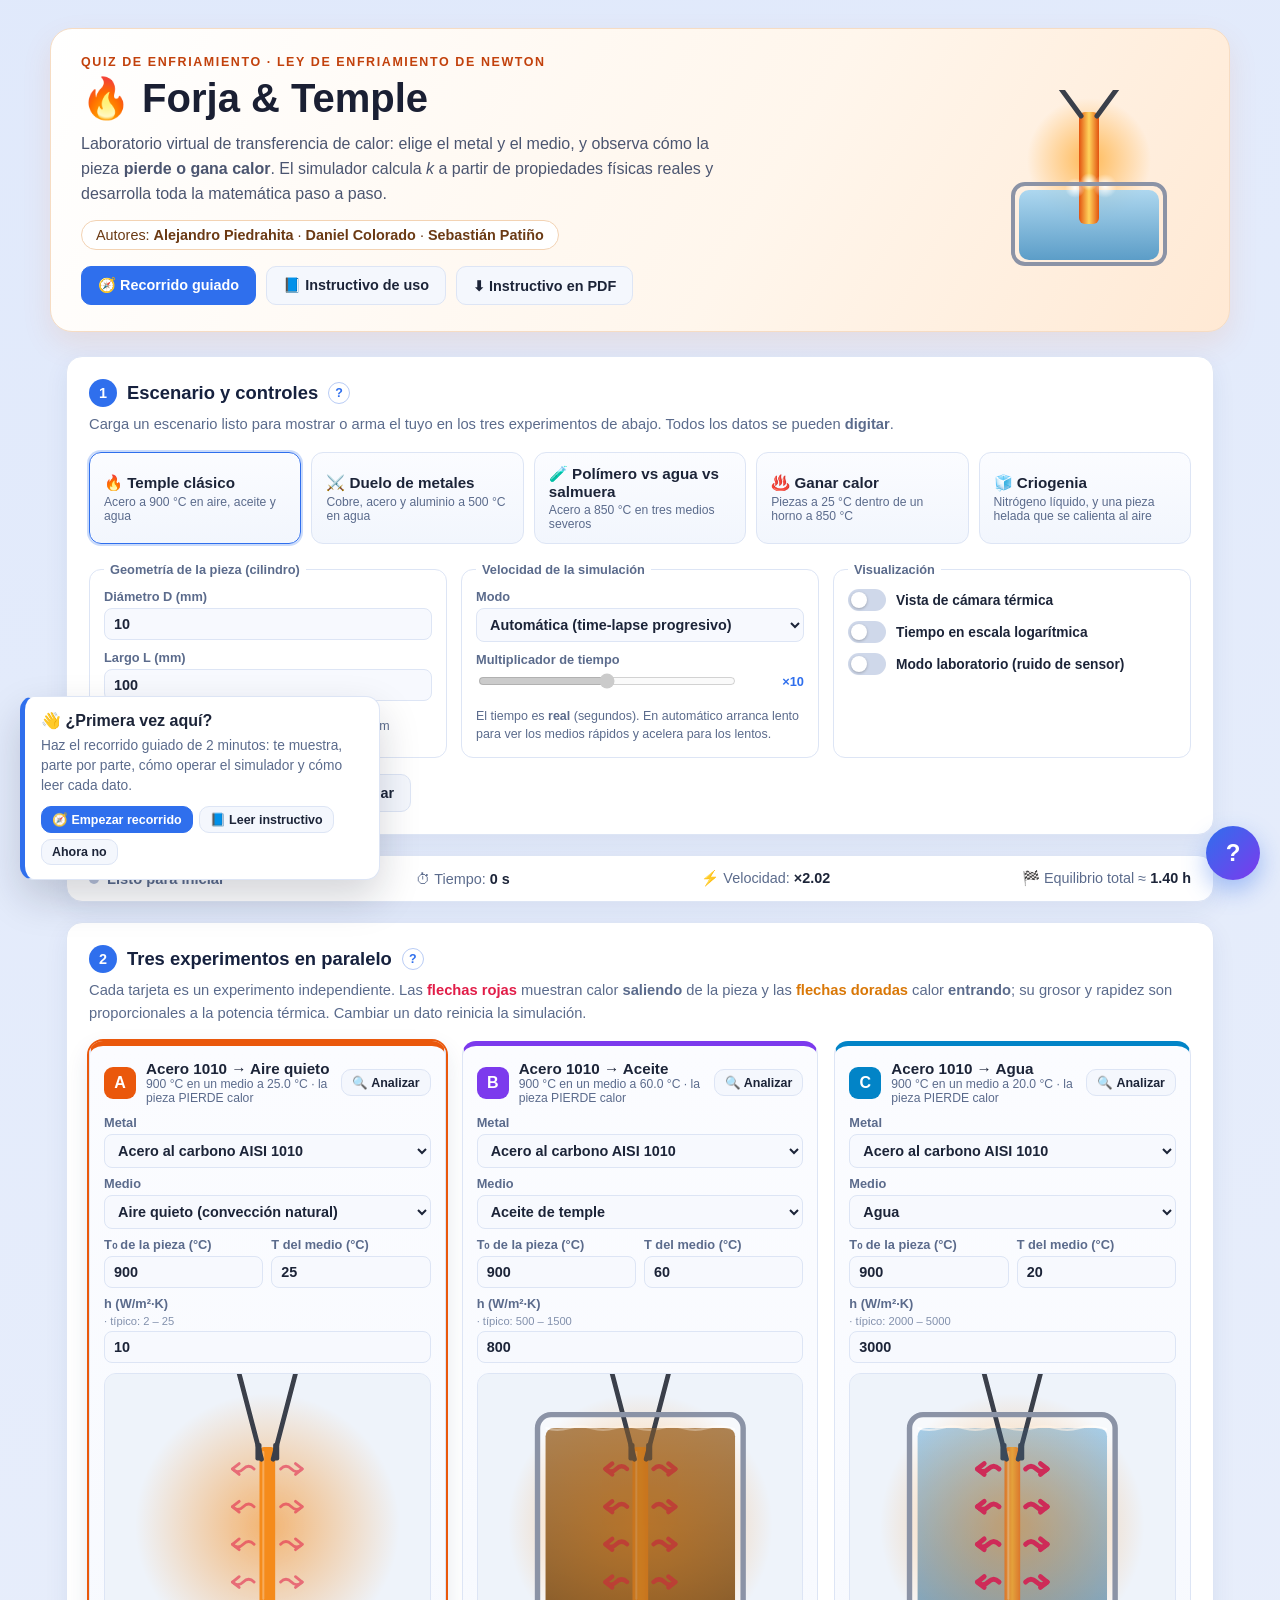
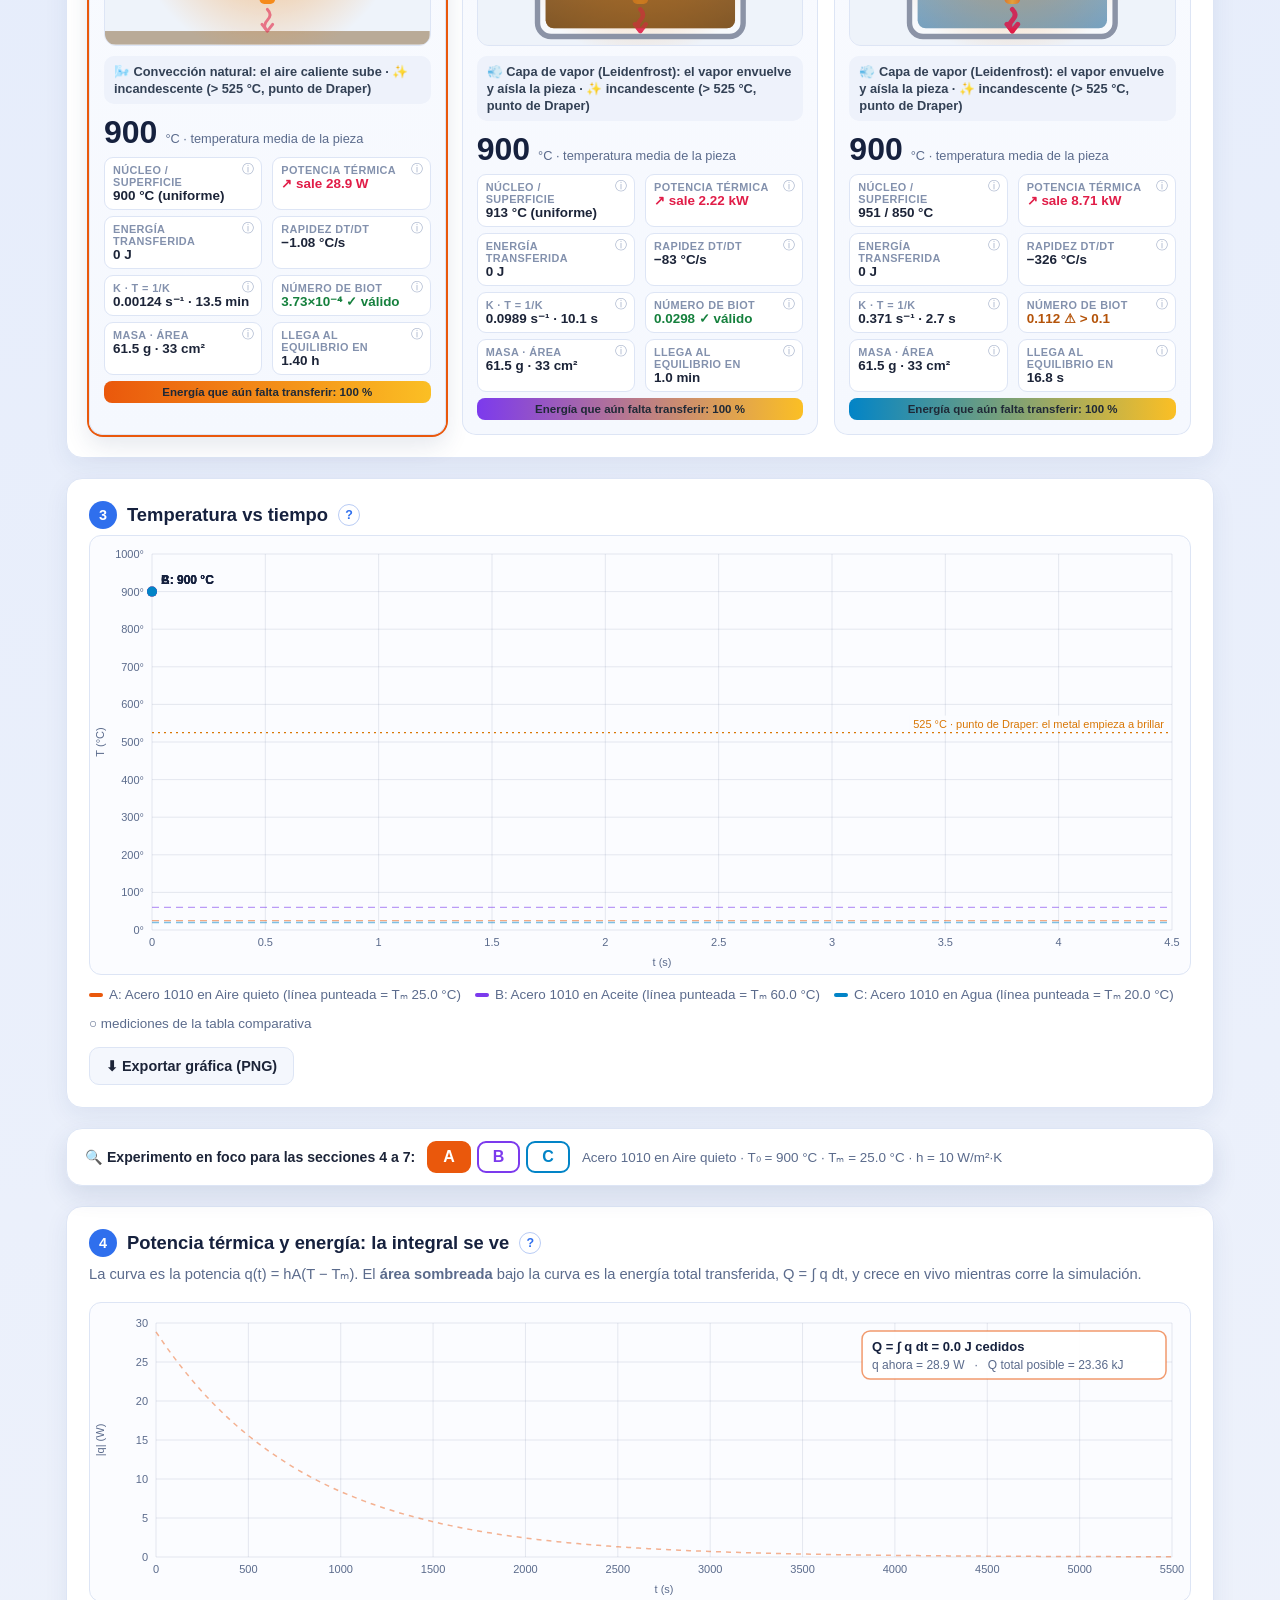
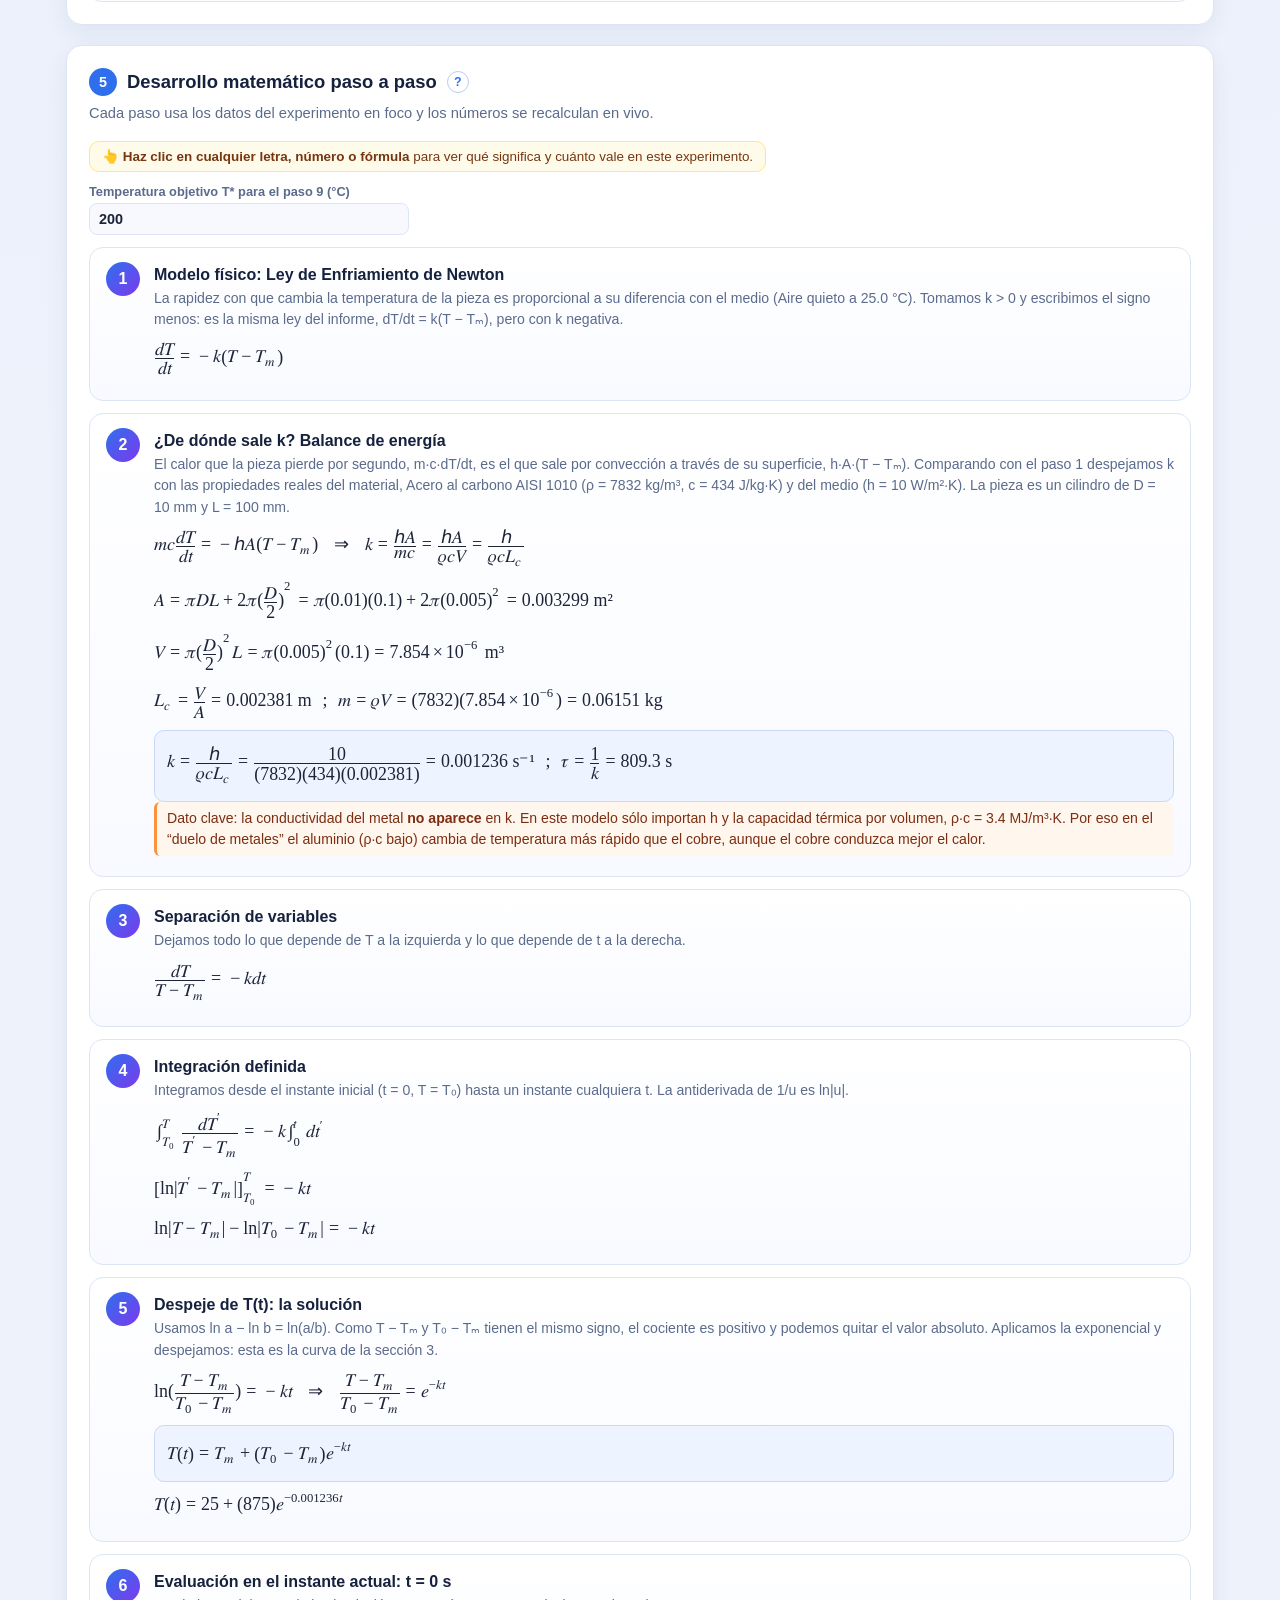
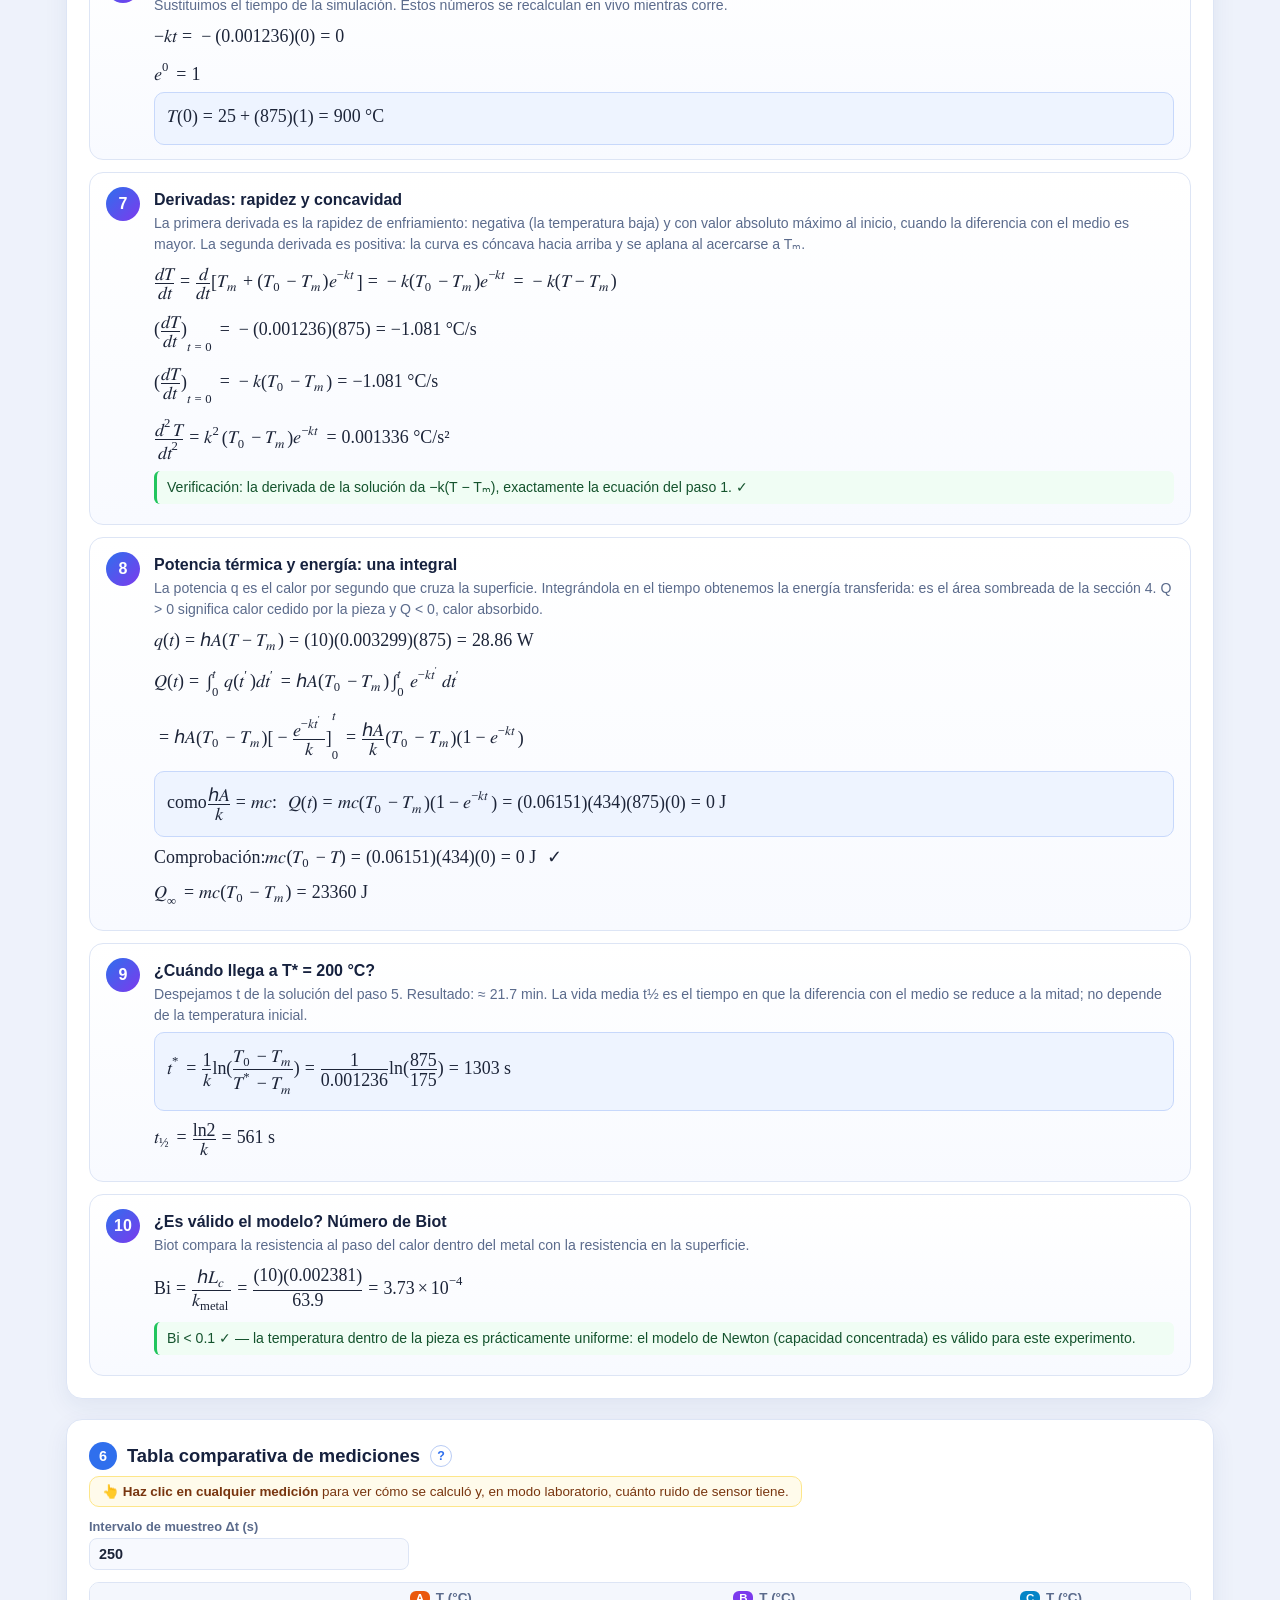
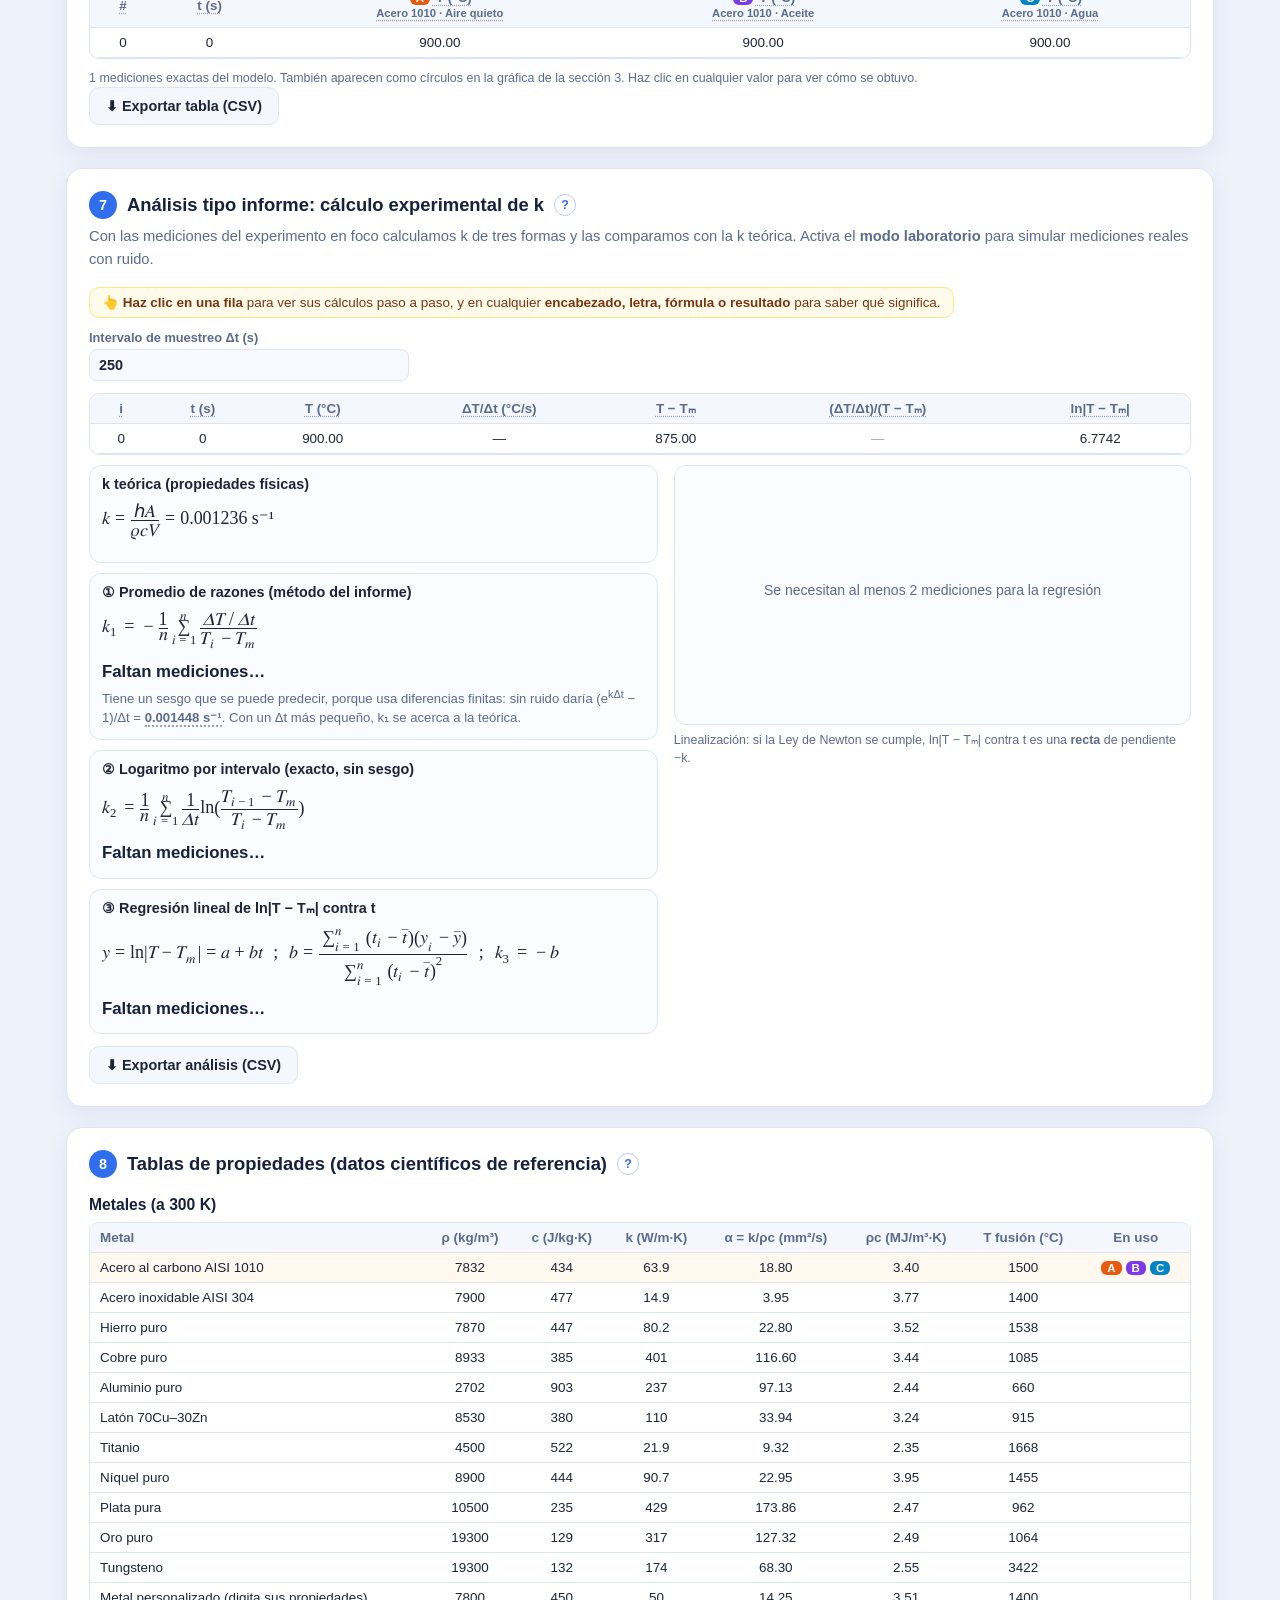
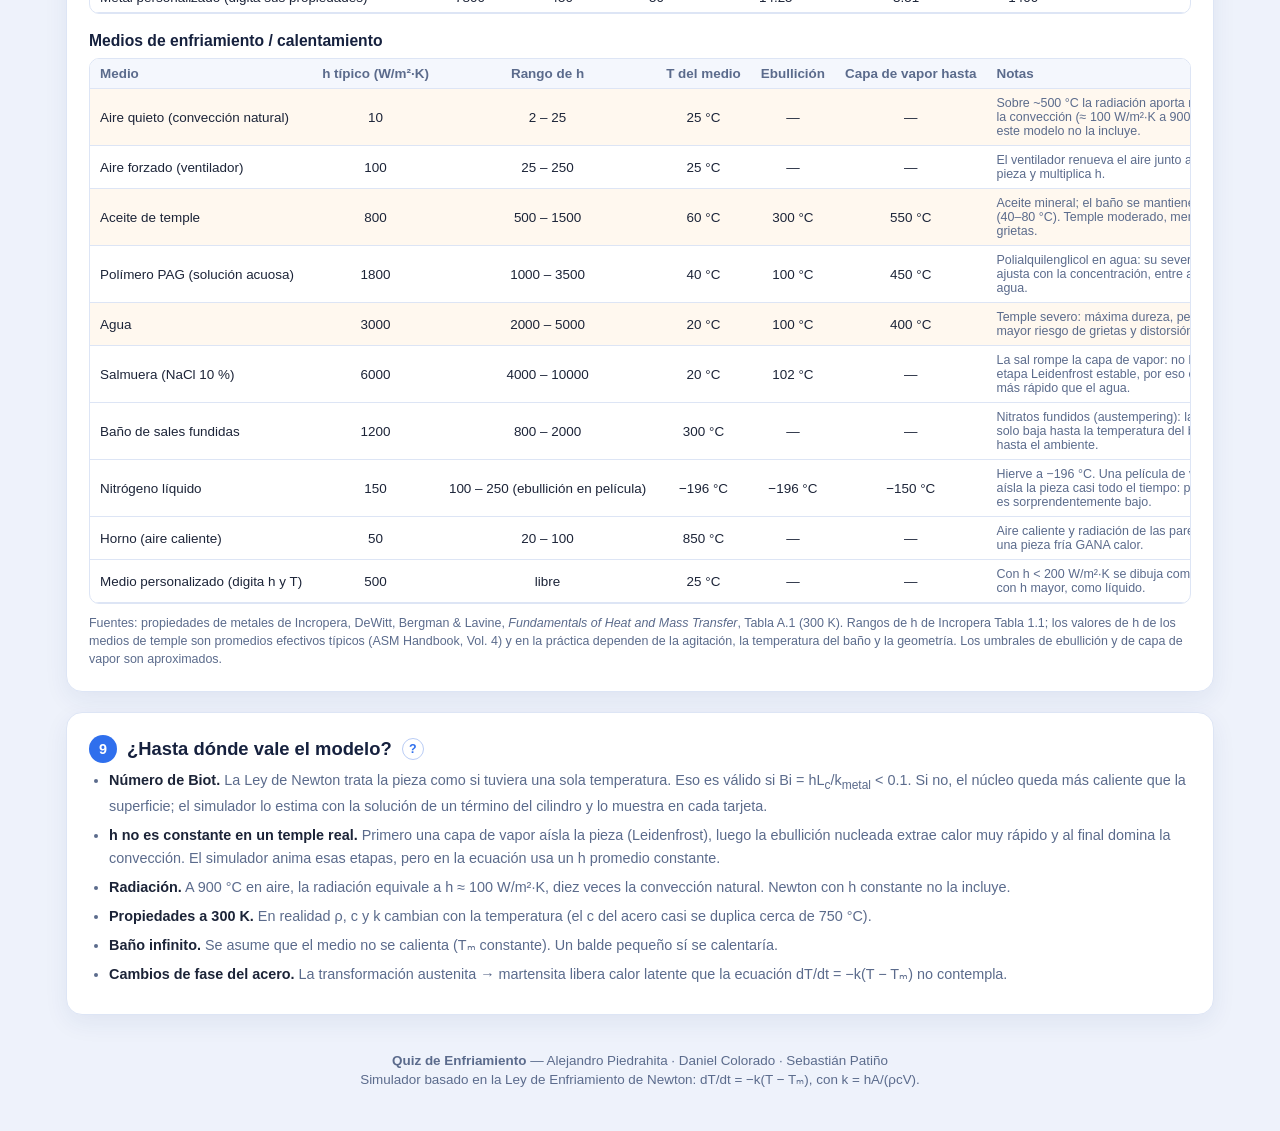
==== commit b122a6dd: "Ruido de sensor realista y explicación con un clic en matemática y tablas En modo laboratorio las me" ====
--- a/index.html
+++ b/index.html
@@ -131,6 +131,7 @@
   <section class="panel" id="sec-math">
     <h2><span class="num">5</span> Desarrollo matemático paso a paso <button class="help" data-guide="matematica" title="¿Qué muestra cada paso?">?</button></h2>
     <p class="lead">Cada paso usa los datos del experimento en foco y los números se recalculan en vivo.</p>
+    <p class="click-hint">👆 <strong>Haz clic en cualquier letra, número o fórmula</strong> para ver qué significa y cuánto vale en este experimento.</p>
     <label class="inline-input">Temperatura objetivo T* para el paso 9 (°C)
       <input type="number" id="t-star" step="any">
     </label>
@@ -140,9 +141,11 @@
   <!-- 6 · TABLA COMPARATIVA -->
   <section class="panel" id="sec-comp">
     <h2><span class="num">6</span> Tabla comparativa de mediciones <button class="help" data-guide="comparativa" title="¿Cómo se usa esta tabla?">?</button></h2>
+    <p class="click-hint">👆 <strong>Haz clic en cualquier medición</strong> para ver cómo se calculó y, en modo laboratorio, cuánto ruido de sensor tiene.</p>
     <label class="inline-input">Intervalo de muestreo Δt (s)
       <input type="number" id="dt-comp" min="0.001" step="any">
     </label>
+    <div id="comp-lab"></div>
     <div class="table-wrap"><table id="tbl-comp"></table></div>
     <p class="mini" id="comp-note"></p>
     <button id="btn-csv-comp" class="btn">⬇ Exportar tabla (CSV)</button>
@@ -152,9 +155,11 @@
   <section class="panel" id="sec-ana">
     <h2><span class="num">7</span> Análisis tipo informe: cálculo experimental de k <button class="help" data-guide="analisis" title="¿Cómo se interpreta el análisis?">?</button></h2>
     <p class="lead">Con las mediciones del experimento en foco calculamos k de tres formas y las comparamos con la k teórica. Activa el <strong>modo laboratorio</strong> para simular mediciones reales con ruido.</p>
+    <p class="click-hint">👆 <strong>Haz clic en una fila</strong> para ver sus cálculos paso a paso, y en cualquier <strong>encabezado, letra, fórmula o resultado</strong> para saber qué significa.</p>
     <label class="inline-input">Intervalo de muestreo Δt (s)
       <input type="number" id="dt-ana" min="0.001" step="any">
     </label>
+    <div id="ana-lab"></div>
     <div class="table-wrap"><table id="tbl-ana"></table></div>
     <div class="ana-grid">
       <div class="ana-results" id="ana-results"></div>
--- a/style.css
+++ b/style.css
@@ -382,6 +382,45 @@
 .notes li{ margin-bottom: 6px; }
 .notes strong{ color: var(--text); }
 
+/* ---------- CLIC PARA ENTENDER ---------- */
+.click-hint{
+  display:inline-block; margin: 0 0 12px; padding: 7px 12px;
+  background:#fffbeb; border:1px solid #fde68a; border-radius: 10px;
+  font-size: .84rem; color:#78350f;
+}
+.x{ cursor: help; border-radius: 4px; transition: background .12s ease; }
+.x:hover{ background:#fef3c7; }
+.x .x:hover{ background:#fcd34d; }
+.x.x-active{ background:#fcd34d; }
+math.xf{ cursor: help; border-radius: 8px; transition: background .12s ease; }
+math.xf:hover{ background:#f5f8ff; }
+th[data-x]{ cursor: help; text-decoration: underline dotted #94a3b8; text-underline-offset: 3px; }
+span[data-x]{ cursor: help; border-bottom: 2px dotted #94a3b8; }
+span[data-x]:hover{ background:#fef3c7; }
+#tbl-ana tbody tr[data-row], #tbl-comp td[data-lane]{ cursor: pointer; }
+#tbl-ana tbody tr.x-active td, #tbl-comp td.x-active{ background:#fef3c7; }
+.real{ display:block; font-size: .68rem; color:#94a3b8; line-height: 1.1; }
+.lab-note{
+  margin: 0 0 12px; padding: 10px 14px; border-radius: 10px;
+  background:#eff6ff; border:1px solid #bfdbfe; border-left: 4px solid #3b82f6;
+  font-size: .84rem; color:#1e3a8a; line-height: 1.5;
+}
+.xpop{
+  position: fixed; z-index: 70;
+  background:#fff; border:1px solid var(--border); border-top: 4px solid #f59e0b;
+  border-radius: 12px; padding: 12px 14px 12px;
+  box-shadow: 0 18px 44px rgba(15,23,42,.25);
+  animation: pop .18s ease-out;
+}
+.xpop[hidden]{ display:none; }
+.xpop h5{ margin: 2px 0 6px; font-size: .98rem; color:#16213e; padding-right: 22px; }
+.xpop p{ margin: 0 0 8px; font-size: .86rem; color:#475569; line-height: 1.5; }
+.xpop-kind{ font-size: .68rem; font-weight: 800; letter-spacing: .6px; text-transform: uppercase; color:#b45309; }
+.xpop-close{ position:absolute; top: 8px; right: 8px; border:none; background:none; cursor:pointer; color: var(--muted); font-size: .95rem; }
+.xpop-val{ font-size: .84rem; background:#f5f8ff; border-radius: 8px; padding: 7px 10px; color:#1e3a8a; }
+.xp-calc{ font-family: Consolas, "Cascadia Mono", monospace; font-size: .8rem !important; background:#f8fafc; border:1px solid #e2e8f0; border-radius: 8px; padding: 6px 9px; color:#0f172a !important; }
+.xp-warn{ background:#fffbeb; border-left: 3px solid #f59e0b; padding: 6px 9px; border-radius: 6px; color:#78350f !important; }
+
 /* ---------- AYUDA ---------- */
 .hero-actions{ display:flex; flex-wrap:wrap; gap: 10px; margin-top: 16px; }
 .hero-actions .btn{ text-decoration:none; display:inline-flex; align-items:center; }
